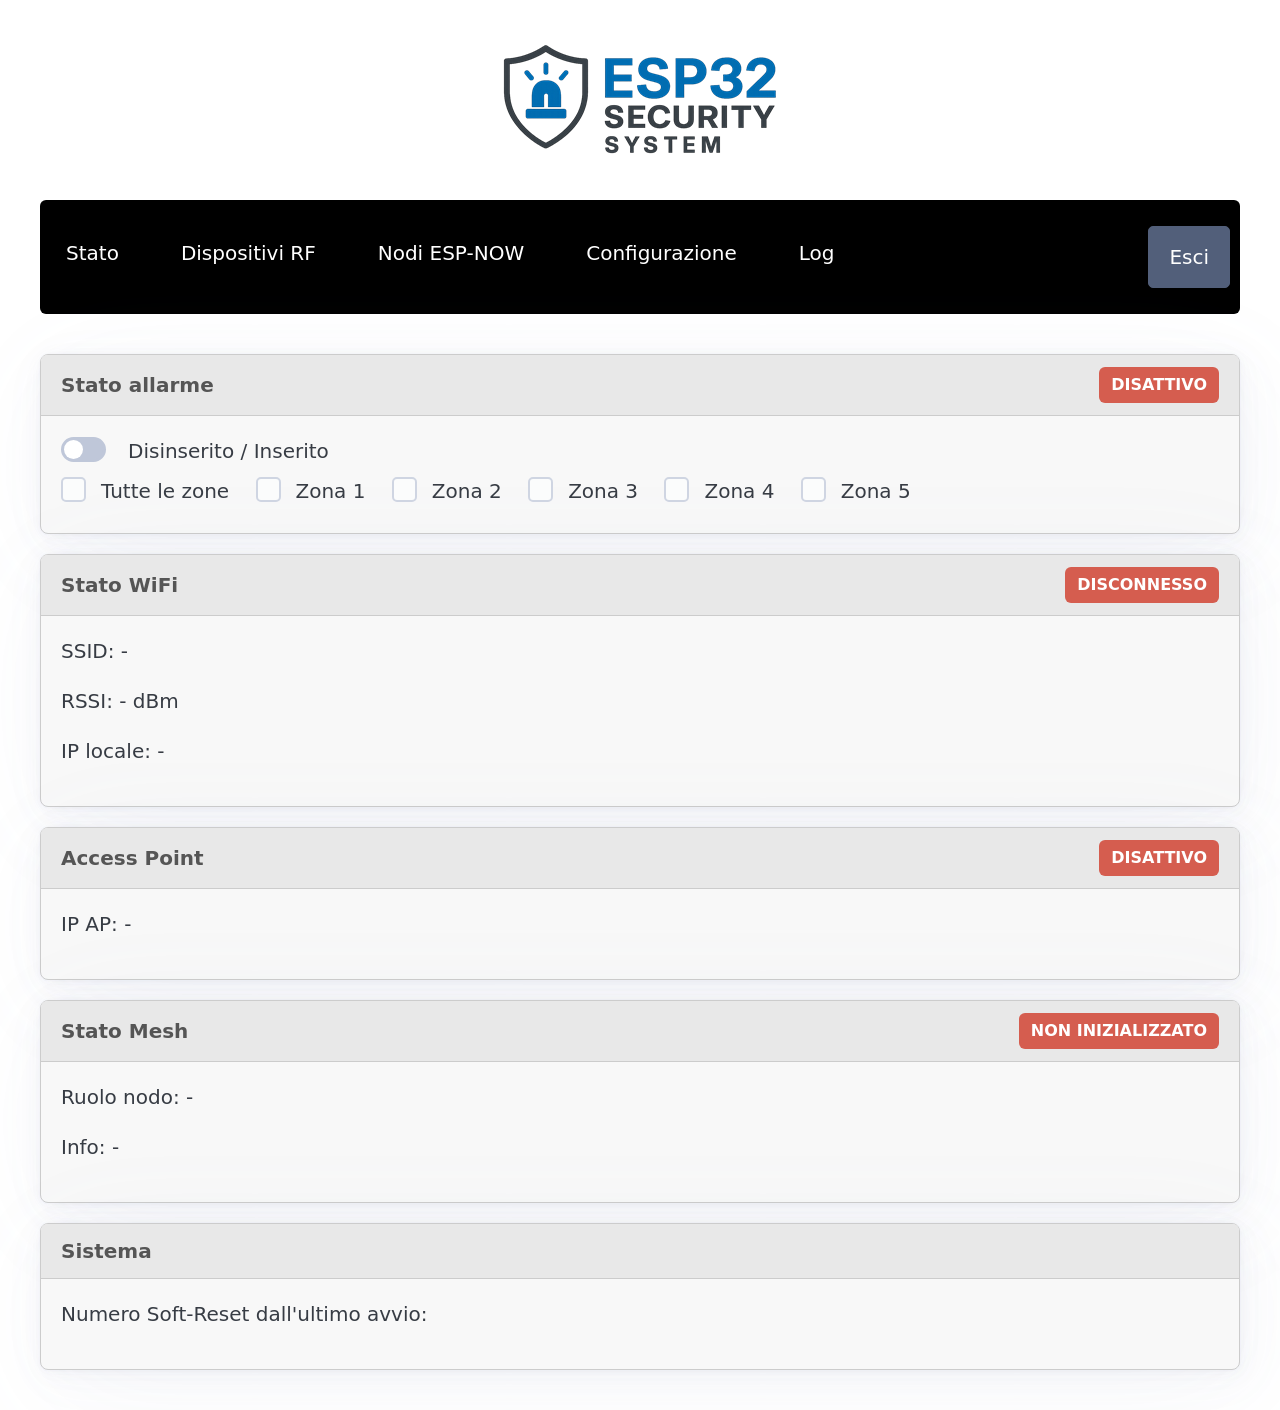
==== index.html @ 88bbfdb4 "Update from https://github.com/gilbertocarcano/esp32-security-system/commit/dbce3bf8ced8b384ee99ef02" ====
<!DOCTYPE html>
<html lang="it">

<head>
    <meta charset="UTF-8">
    <meta name="viewport" content="width=device-width, initial-scale=1">

    <title>ESP32 Security System</title>
    
    <link rel="icon" type="image/png" href="img/favicon.png">
    <link rel="stylesheet" href="css/pico.min.css">
    <link rel="stylesheet" href="css/style.css">
</head>

<body>

    <main class="container">

        <header>
            <img id="logo" src="img/ESP32SecuSys.png">
        </header>

        <input type="radio" name="tabs" id="tab-stato" checked>
        <input type="radio" name="tabs" id="tab-rf">
        <input type="radio" name="tabs" id="tab-espnow">
        <input type="radio" name="tabs" id="tab-config">
        <input type="radio" name="tabs" id="tab-log">


        <nav class="navbar">
            <button id="menuToggle" class="hamburger">☰</button>

            <ul id="menu" class="menu">
                <li><label for="tab-stato">Stato</label></li>
                <li><label for="tab-rf">Dispositivi RF</label></li>
                <li><label for="tab-espnow">Nodi ESP-NOW</label></li>
                <li><label for="tab-config">Configurazione</label></li>
                <li><label for="tab-log">Log</label></li>
            </ul>

            <button id="logoutBtn" class="secondary">Esci</button>
        </nav>




        <!-- ============================
             SCHEDA STATO
        ============================ -->
        <section id="content-stato" class="tab-content">

            <!-- ALLARME -->
            <article class="card">
                <header class="card-header">
                    <strong>Stato allarme</strong>
                    <span id="alarmBadge" class="badge off">DISATTIVO</span>
                </header>

                <div class="card-body">
                    <label for="switch-1" class="inline-switch">
                        <input type="checkbox" id="switch-1" role="switch">
                        Disinserito / Inserito
                    </label>                    
                    <div id="zoneCheckboxes" style="margin-top: 0.5rem;">
                        <label><input type="checkbox" id="zAll"> Tutte le zone</label>
                        <label><input type="checkbox" id="z1"> Zona 1</label>
                        <label><input type="checkbox" id="z2"> Zona 2</label>
                        <label><input type="checkbox" id="z3"> Zona 3</label>
                        <label><input type="checkbox" id="z4"> Zona 4</label>
                        <label><input type="checkbox" id="z5"> Zona 5</label>
                    </div>
                </div>
            </article>

            <!-- WIFI -->
            <article class="card">
                <header class="card-header">
                    <strong>Stato WiFi</strong>
                    <span id="wifiBadge" class="badge off">DISCONNESSO</span>
                </header>

                <div class="card-body">
                    <p>SSID: <span id="wifiSSID">-</span></p>
                    <p>RSSI: <span id="wifiRSSI">-</span> dBm</p>
                    <p>IP locale: <span id="wifiIP">-</span></p>                    
                </div>
            </article>

            <!-- ACCESS POINT -->
            <article class="card">
                <header class="card-header">
                    <strong>Access Point</strong>
                    <span id="apBadge" class="badge off">DISATTIVO</span>
                </header>

                <div class="card-body">
                    <p>IP AP: <span id="apIP">-</span></p>
                </div>
            </article>

            <!-- MESH -->
            <article class="card">
                <header class="card-header">
                    <strong>Stato Mesh</strong>
                    <span id="meshBadge" class="badge off">NON INIZIALIZZATO</span>
                </header>

                <div class="card-body">
                    <p>Ruolo nodo: <span id="meshRole">-</span></p>
                    <p>Info: <span id="meshInfo">-</span></p>
                </div>
            </article>

            <!-- SYSTEM -->
            <article class="card">
                <header class="card-header">
                    <strong>Sistema</strong>
                </header>

                <div class="card-body">
                    <p>Numero Soft-Reset dall'ultimo avvio: <span id="srCounter"></p>
                </div>
            </article>

        </section>

        <!-- ============================
            SCHEDA DISPOSITIVI RF
        ============================ -->
        <section id="content-rf" class="tab-content">

            <article class="card">

                <header class="card-header rf-header">
                    <strong>Dispositivi RF</strong>
                </header>

                <div class="card-body">

                    <div id="rfCardsContainer" class="rf-cards">
                    </div>

                    <p id="rfEmptyMessage" style="text-align:center; opacity:0.6;">
                        Nessun dispositivo rilevato
                    </p>
                </div>
            </article>

        </section>

        <!-- ============================
            SCHEDA NODI ESP-NOW
        ============================ -->
        <section id="content-espnow" class="tab-content">
            <article class="card">
                <header class="card-header espnow-header">
                    <strong>Nodi ESP-NOW</strong>
                </header>

                <div class="card-body">
                    <div id="espnowCardsContainer" class="espnow-cards">
                        <!-- Cards generate dinamicamente via JS -->
                    </div>
                    <p id="espnowEmptyMessage" style="text-align:center; opacity:0.6;">
                        Nessun nodo rilevato
                    </p>
                </div>
            </article>
        </section>

        <!-- primo pezzo -->

        <!-- ============================
             SCHEDA CONFIG
        ============================ -->
        <section id="content-config" class="tab-content">            
            <!-- ============================
                CONFIGURAZIONE MQTT
            ============================ -->
            <article class="card">
                <header class="card-header">
                    <strong>MQTT</strong>
                </header>

                <div class="card-body">
                                        
                    <div id="mqttFields" style="margin-top:1rem;">

                        <!-- Hostname -->
                        <label for="mqttHostname"><strong>Hostname</strong></label>
                        <input type="text" id="mqttHostname" placeholder="broker.example.com">

                        <br>

                        <!-- Porta -->
                        <label for="mqttPort"><strong>Porta</strong></label>
                        <input type="number" id="mqttPort" min="1" max="65535" placeholder="8883">

                        <br>

                        <!-- Username -->
                        <label for="mqttUsername"><strong>Username</strong></label>
                        <input type="text" id="mqttUsername" placeholder="mqtt-user">

                        <br>

                        <!-- Password -->
                        <label for="mqttPassword"><strong>Password</strong></label>
                        <input type="password" id="mqttPassword" placeholder="Password">

                        <br>

                        <!-- TopicRoot -->
                        <label for="mqttTopicRoot"><strong>Topic root</strong></label>
                        <input id="mqttTopicRoot" placeholder="home\alarmsystem\">                                                

                    </div>
                </div>
            </article>

            <!-- Pulsante Salva -->
            <div style="margin-top: 2rem;">
                <button id="saveConfigBtn" class="primary" style="width:100%;">
                    Salva
                </button>
            </div>

        </section>

        <!-- ============================
             SCHEDA LOG
        ============================ -->
        <section id="content-log" class="tab-content">

            <article class="card">
                <header class="card-header">
                    <strong>Log di sistema</strong>

                    <label class="inline-switch" style="font-size:0.9rem;">
                        <input type="checkbox" id="autoScrollSwitch" role="switch" checked>
                        Autoscroll
                    </label>
                </header>

                <div class="card-body">
                    <pre id="logContainer"
                        style="max-height: 400px; overflow-y: auto; background: #222; color: #eee; padding: 1rem; border-radius: 6px; white-space: pre-wrap;">
Caricamento log...
                    </pre>
                </div>
            </article>

        </section>

    </main>    

    <script type="module" src="js/main.js"></script>
</body>

</html>
---- css/pico.min.css ----
@charset "UTF-8";/*!
 * Pico CSS ✨ v2.1.1 (https://picocss.com)
 * Copyright 2019-2025 - Licensed under MIT
 */:host,:root{--pico-font-family-emoji:"Apple Color Emoji","Segoe UI Emoji","Segoe UI Symbol","Noto Color Emoji";--pico-font-family-sans-serif:system-ui,"Segoe UI",Roboto,Oxygen,Ubuntu,Cantarell,Helvetica,Arial,"Helvetica Neue",sans-serif,var(--pico-font-family-emoji);--pico-font-family-monospace:ui-monospace,SFMono-Regular,"SF Mono",Menlo,Consolas,"Liberation Mono",monospace,var(--pico-font-family-emoji);--pico-font-family:var(--pico-font-family-sans-serif);--pico-line-height:1.5;--pico-font-weight:400;--pico-font-size:100%;--pico-text-underline-offset:0.1rem;--pico-border-radius:0.25rem;--pico-border-width:0.0625rem;--pico-outline-width:0.125rem;--pico-transition:0.2s ease-in-out;--pico-spacing:1rem;--pico-typography-spacing-vertical:1rem;--pico-block-spacing-vertical:var(--pico-spacing);--pico-block-spacing-horizontal:var(--pico-spacing);--pico-grid-column-gap:var(--pico-spacing);--pico-grid-row-gap:var(--pico-spacing);--pico-form-element-spacing-vertical:0.75rem;--pico-form-element-spacing-horizontal:1rem;--pico-group-box-shadow:0 0 0 rgba(0, 0, 0, 0);--pico-group-box-shadow-focus-with-button:0 0 0 var(--pico-outline-width) var(--pico-primary-focus);--pico-group-box-shadow-focus-with-input:0 0 0 0.0625rem var(--pico-form-element-border-color);--pico-modal-overlay-backdrop-filter:blur(0.375rem);--pico-nav-element-spacing-vertical:1rem;--pico-nav-element-spacing-horizontal:0.5rem;--pico-nav-link-spacing-vertical:0.5rem;--pico-nav-link-spacing-horizontal:0.5rem;--pico-nav-breadcrumb-divider:">";--pico-icon-checkbox:url("data:image/svg+xml,%3Csvg xmlns='http://www.w3.org/2000/svg' width='24' height='24' viewBox='0 0 24 24' fill='none' stroke='rgb(255, 255, 255)' stroke-width='4' stroke-linecap='round' stroke-linejoin='round'%3E%3Cpolyline points='20 6 9 17 4 12'%3E%3C/polyline%3E%3C/svg%3E");--pico-icon-minus:url("data:image/svg+xml,%3Csvg xmlns='http://www.w3.org/2000/svg' width='24' height='24' viewBox='0 0 24 24' fill='none' stroke='rgb(255, 255, 255)' stroke-width='4' stroke-linecap='round' stroke-linejoin='round'%3E%3Cline x1='5' y1='12' x2='19' y2='12'%3E%3C/line%3E%3C/svg%3E");--pico-icon-chevron:url("data:image/svg+xml,%3Csvg xmlns='http://www.w3.org/2000/svg' width='24' height='24' viewBox='0 0 24 24' fill='none' stroke='rgb(136, 145, 164)' stroke-width='2' stroke-linecap='round' stroke-linejoin='round'%3E%3Cpolyline points='6 9 12 15 18 9'%3E%3C/polyline%3E%3C/svg%3E");--pico-icon-date:url("data:image/svg+xml,%3Csvg xmlns='http://www.w3.org/2000/svg' width='24' height='24' viewBox='0 0 24 24' fill='none' stroke='rgb(136, 145, 164)' stroke-width='2' stroke-linecap='round' stroke-linejoin='round'%3E%3Crect x='3' y='4' width='18' height='18' rx='2' ry='2'%3E%3C/rect%3E%3Cline x1='16' y1='2' x2='16' y2='6'%3E%3C/line%3E%3Cline x1='8' y1='2' x2='8' y2='6'%3E%3C/line%3E%3Cline x1='3' y1='10' x2='21' y2='10'%3E%3C/line%3E%3C/svg%3E");--pico-icon-time:url("data:image/svg+xml,%3Csvg xmlns='http://www.w3.org/2000/svg' width='24' height='24' viewBox='0 0 24 24' fill='none' stroke='rgb(136, 145, 164)' stroke-width='2' stroke-linecap='round' stroke-linejoin='round'%3E%3Ccircle cx='12' cy='12' r='10'%3E%3C/circle%3E%3Cpolyline points='12 6 12 12 16 14'%3E%3C/polyline%3E%3C/svg%3E");--pico-icon-search:url("data:image/svg+xml,%3Csvg xmlns='http://www.w3.org/2000/svg' width='24' height='24' viewBox='0 0 24 24' fill='none' stroke='rgb(136, 145, 164)' stroke-width='1.5' stroke-linecap='round' stroke-linejoin='round'%3E%3Ccircle cx='11' cy='11' r='8'%3E%3C/circle%3E%3Cline x1='21' y1='21' x2='16.65' y2='16.65'%3E%3C/line%3E%3C/svg%3E");--pico-icon-close:url("data:image/svg+xml,%3Csvg xmlns='http://www.w3.org/2000/svg' width='24' height='24' viewBox='0 0 24 24' fill='none' stroke='rgb(136, 145, 164)' stroke-width='3' stroke-linecap='round' stroke-linejoin='round'%3E%3Cline x1='18' y1='6' x2='6' y2='18'%3E%3C/line%3E%3Cline x1='6' y1='6' x2='18' y2='18'%3E%3C/line%3E%3C/svg%3E");--pico-icon-loading:url("data:image/svg+xml,%3Csvg fill='none' height='24' width='24' viewBox='0 0 24 24' xmlns='http://www.w3.org/2000/svg' %3E%3Cstyle%3E g %7B animation: rotate 2s linear infinite; transform-origin: center center; %7D circle %7B stroke-dasharray: 75,100; stroke-dashoffset: -5; animation: dash 1.5s ease-in-out infinite; stroke-linecap: round; %7D @keyframes rotate %7B 0%25 %7B transform: rotate(0deg); %7D 100%25 %7B transform: rotate(360deg); %7D %7D @keyframes dash %7B 0%25 %7B stroke-dasharray: 1,100; stroke-dashoffset: 0; %7D 50%25 %7B stroke-dasharray: 44.5,100; stroke-dashoffset: -17.5; %7D 100%25 %7B stroke-dasharray: 44.5,100; stroke-dashoffset: -62; %7D %7D %3C/style%3E%3Cg%3E%3Ccircle cx='12' cy='12' r='10' fill='none' stroke='rgb(136, 145, 164)' stroke-width='4' /%3E%3C/g%3E%3C/svg%3E")}@media (min-width:576px){:host,:root{--pico-font-size:106.25%}}@media (min-width:768px){:host,:root{--pico-font-size:112.5%}}@media (min-width:1024px){:host,:root{--pico-font-size:118.75%}}@media (min-width:1280px){:host,:root{--pico-font-size:125%}}@media (min-width:1536px){:host,:root{--pico-font-size:131.25%}}a{--pico-text-decoration:underline}a.contrast,a.secondary{--pico-text-decoration:underline}small{--pico-font-size:0.875em}h1,h2,h3,h4,h5,h6{--pico-font-weight:700}h1{--pico-font-size:2rem;--pico-line-height:1.125;--pico-typography-spacing-top:3rem}h2{--pico-font-size:1.75rem;--pico-line-height:1.15;--pico-typography-spacing-top:2.625rem}h3{--pico-font-size:1.5rem;--pico-line-height:1.175;--pico-typography-spacing-top:2.25rem}h4{--pico-font-size:1.25rem;--pico-line-height:1.2;--pico-typography-spacing-top:1.874rem}h5{--pico-font-size:1.125rem;--pico-line-height:1.225;--pico-typography-spacing-top:1.6875rem}h6{--pico-font-size:1rem;--pico-line-height:1.25;--pico-typography-spacing-top:1.5rem}tfoot td,tfoot th,thead td,thead th{--pico-font-weight:600;--pico-border-width:0.1875rem}code,kbd,pre,samp{--pico-font-family:var(--pico-font-family-monospace)}kbd{--pico-font-weight:bolder}:where(select,textarea),input:not([type=submit],[type=button],[type=reset],[type=checkbox],[type=radio],[type=file]){--pico-outline-width:0.0625rem}[type=search]{--pico-border-radius:5rem}[type=checkbox],[type=radio]{--pico-border-width:0.125rem}[type=checkbox][role=switch]{--pico-border-width:0.1875rem}details.dropdown summary:not([role=button]){--pico-outline-width:0.0625rem}nav details.dropdown summary:focus-visible{--pico-outline-width:0.125rem}[role=search]{--pico-border-radius:5rem}[role=group]:has(button.secondary:focus,[type=submit].secondary:focus,[type=button].secondary:focus,[role=button].secondary:focus),[role=search]:has(button.secondary:focus,[type=submit].secondary:focus,[type=button].secondary:focus,[role=button].secondary:focus){--pico-group-box-shadow-focus-with-button:0 0 0 var(--pico-outline-width) var(--pico-secondary-focus)}[role=group]:has(button.contrast:focus,[type=submit].contrast:focus,[type=button].contrast:focus,[role=button].contrast:focus),[role=search]:has(button.contrast:focus,[type=submit].contrast:focus,[type=button].contrast:focus,[role=button].contrast:focus){--pico-group-box-shadow-focus-with-button:0 0 0 var(--pico-outline-width) var(--pico-contrast-focus)}[role=group] [role=button],[role=group] [type=button],[role=group] [type=submit],[role=group] button,[role=search] [role=button],[role=search] [type=button],[role=search] [type=submit],[role=search] button{--pico-form-element-spacing-horizontal:2rem}details summary[role=button]:not(.outline)::after{filter:brightness(0) invert(1)}[aria-busy=true]:not(input,select,textarea):is(button,[type=submit],[type=button],[type=reset],[role=button]):not(.outline)::before{filter:brightness(0) invert(1)}:host(:not([data-theme=dark])),:root:not([data-theme=dark]),[data-theme=light]{color-scheme:light;--pico-background-color:#fff;--pico-color:#373c44;--pico-text-selection-color:rgba(2, 154, 232, 0.25);--pico-muted-color:#646b79;--pico-muted-border-color:rgb(231, 234, 239.5);--pico-primary:#0172ad;--pico-primary-background:#0172ad;--pico-primary-border:var(--pico-primary-background);--pico-primary-underline:rgba(1, 114, 173, 0.5);--pico-primary-hover:#015887;--pico-primary-hover-background:#02659a;--pico-primary-hover-border:var(--pico-primary-hover-background);--pico-primary-hover-underline:var(--pico-primary-hover);--pico-primary-focus:rgba(2, 154, 232, 0.5);--pico-primary-inverse:#fff;--pico-secondary:#5d6b89;--pico-secondary-background:#525f7a;--pico-secondary-border:var(--pico-secondary-background);--pico-secondary-underline:rgba(93, 107, 137, 0.5);--pico-secondary-hover:#48536b;--pico-secondary-hover-background:#48536b;--pico-secondary-hover-border:var(--pico-secondary-hover-background);--pico-secondary-hover-underline:var(--pico-secondary-hover);--pico-secondary-focus:rgba(93, 107, 137, 0.25);--pico-secondary-inverse:#fff;--pico-contrast:#181c25;--pico-contrast-background:#181c25;--pico-contrast-border:var(--pico-contrast-background);--pico-contrast-underline:rgba(24, 28, 37, 0.5);--pico-contrast-hover:#000;--pico-contrast-hover-background:#000;--pico-contrast-hover-border:var(--pico-contrast-hover-background);--pico-contrast-hover-underline:var(--pico-secondary-hover);--pico-contrast-focus:rgba(93, 107, 137, 0.25);--pico-contrast-inverse:#fff;--pico-box-shadow:0.0145rem 0.029rem 0.174rem rgba(129, 145, 181, 0.01698),0.0335rem 0.067rem 0.402rem rgba(129, 145, 181, 0.024),0.0625rem 0.125rem 0.75rem rgba(129, 145, 181, 0.03),0.1125rem 0.225rem 1.35rem rgba(129, 145, 181, 0.036),0.2085rem 0.417rem 2.502rem rgba(129, 145, 181, 0.04302),0.5rem 1rem 6rem rgba(129, 145, 181, 0.06),0 0 0 0.0625rem rgba(129, 145, 181, 0.015);--pico-h1-color:#2d3138;--pico-h2-color:#373c44;--pico-h3-color:#424751;--pico-h4-color:#4d535e;--pico-h5-color:#5c6370;--pico-h6-color:#646b79;--pico-mark-background-color:rgb(252.5, 230.5, 191.5);--pico-mark-color:#0f1114;--pico-ins-color:rgb(28.5, 105.5, 84);--pico-del-color:rgb(136, 56.5, 53);--pico-blockquote-border-color:var(--pico-muted-border-color);--pico-blockquote-footer-color:var(--pico-muted-color);--pico-button-box-shadow:0 0 0 rgba(0, 0, 0, 0);--pico-button-hover-box-shadow:0 0 0 rgba(0, 0, 0, 0);--pico-table-border-color:var(--pico-muted-border-color);--pico-table-row-stripped-background-color:rgba(111, 120, 135, 0.0375);--pico-code-background-color:rgb(243, 244.5, 246.75);--pico-code-color:#646b79;--pico-code-kbd-background-color:var(--pico-color);--pico-code-kbd-color:var(--pico-background-color);--pico-form-element-background-color:rgb(251, 251.5, 252.25);--pico-form-element-selected-background-color:#dfe3eb;--pico-form-element-border-color:#cfd5e2;--pico-form-element-color:#23262c;--pico-form-element-placeholder-color:var(--pico-muted-color);--pico-form-element-active-background-color:#fff;--pico-form-element-active-border-color:var(--pico-primary-border);--pico-form-element-focus-color:var(--pico-primary-border);--pico-form-element-disabled-opacity:0.5;--pico-form-element-invalid-border-color:rgb(183.5, 105.5, 106.5);--pico-form-element-invalid-active-border-color:rgb(200.25, 79.25, 72.25);--pico-form-element-invalid-focus-color:var(--pico-form-element-invalid-active-border-color);--pico-form-element-valid-border-color:rgb(76, 154.5, 137.5);--pico-form-element-valid-active-border-color:rgb(39, 152.75, 118.75);--pico-form-element-valid-focus-color:var(--pico-form-element-valid-active-border-color);--pico-switch-background-color:#bfc7d9;--pico-switch-checked-background-color:var(--pico-primary-background);--pico-switch-color:#fff;--pico-switch-thumb-box-shadow:0 0 0 rgba(0, 0, 0, 0);--pico-range-border-color:#dfe3eb;--pico-range-active-border-color:#bfc7d9;--pico-range-thumb-border-color:var(--pico-background-color);--pico-range-thumb-color:var(--pico-secondary-background);--pico-range-thumb-active-color:var(--pico-primary-background);--pico-accordion-border-color:var(--pico-muted-border-color);--pico-accordion-active-summary-color:var(--pico-primary-hover);--pico-accordion-close-summary-color:var(--pico-color);--pico-accordion-open-summary-color:var(--pico-muted-color);--pico-card-background-color:var(--pico-background-color);--pico-card-border-color:var(--pico-muted-border-color);--pico-card-box-shadow:var(--pico-box-shadow);--pico-card-sectioning-background-color:rgb(251, 251.5, 252.25);--pico-dropdown-background-color:#fff;--pico-dropdown-border-color:#eff1f4;--pico-dropdown-box-shadow:var(--pico-box-shadow);--pico-dropdown-color:var(--pico-color);--pico-dropdown-hover-background-color:#eff1f4;--pico-loading-spinner-opacity:0.5;--pico-modal-overlay-background-color:rgba(232, 234, 237, 0.75);--pico-progress-background-color:#dfe3eb;--pico-progress-color:var(--pico-primary-background);--pico-tooltip-background-color:var(--pico-contrast-background);--pico-tooltip-color:var(--pico-contrast-inverse);--pico-icon-valid:url("data:image/svg+xml,%3Csvg xmlns='http://www.w3.org/2000/svg' width='24' height='24' viewBox='0 0 24 24' fill='none' stroke='rgb(76, 154.5, 137.5)' stroke-width='2' stroke-linecap='round' stroke-linejoin='round'%3E%3Cpolyline points='20 6 9 17 4 12'%3E%3C/polyline%3E%3C/svg%3E");--pico-icon-invalid:url("data:image/svg+xml,%3Csvg xmlns='http://www.w3.org/2000/svg' width='24' height='24' viewBox='0 0 24 24' fill='none' stroke='rgb(200.25, 79.25, 72.25)' stroke-width='2' stroke-linecap='round' stroke-linejoin='round'%3E%3Ccircle cx='12' cy='12' r='10'%3E%3C/circle%3E%3Cline x1='12' y1='8' x2='12' y2='12'%3E%3C/line%3E%3Cline x1='12' y1='16' x2='12.01' y2='16'%3E%3C/line%3E%3C/svg%3E")}:host(:not([data-theme=dark])) input:is([type=submit],[type=button],[type=reset],[type=checkbox],[type=radio],[type=file]),:root:not([data-theme=dark]) input:is([type=submit],[type=button],[type=reset],[type=checkbox],[type=radio],[type=file]),[data-theme=light] input:is([type=submit],[type=button],[type=reset],[type=checkbox],[type=radio],[type=file]){--pico-form-element-focus-color:var(--pico-primary-focus)}@media only screen and (prefers-color-scheme:dark){:host(:not([data-theme])),:root:not([data-theme]){color-scheme:dark;--pico-background-color:rgb(19, 22.5, 30.5);--pico-color:#c2c7d0;--pico-text-selection-color:rgba(1, 170, 255, 0.1875);--pico-muted-color:#7b8495;--pico-muted-border-color:#202632;--pico-primary:#01aaff;--pico-primary-background:#0172ad;--pico-primary-border:var(--pico-primary-background);--pico-primary-underline:rgba(1, 170, 255, 0.5);--pico-primary-hover:#79c0ff;--pico-primary-hover-background:#017fc0;--pico-primary-hover-border:var(--pico-primary-hover-background);--pico-primary-hover-underline:var(--pico-primary-hover);--pico-primary-focus:rgba(1, 170, 255, 0.375);--pico-primary-inverse:#fff;--pico-secondary:#969eaf;--pico-secondary-background:#525f7a;--pico-secondary-border:var(--pico-secondary-background);--pico-secondary-underline:rgba(150, 158, 175, 0.5);--pico-secondary-hover:#b3b9c5;--pico-secondary-hover-background:#5d6b89;--pico-secondary-hover-border:var(--pico-secondary-hover-background);--pico-secondary-hover-underline:var(--pico-secondary-hover);--pico-secondary-focus:rgba(144, 158, 190, 0.25);--pico-secondary-inverse:#fff;--pico-contrast:#dfe3eb;--pico-contrast-background:#eff1f4;--pico-contrast-border:var(--pico-contrast-background);--pico-contrast-underline:rgba(223, 227, 235, 0.5);--pico-contrast-hover:#fff;--pico-contrast-hover-background:#fff;--pico-contrast-hover-border:var(--pico-contrast-hover-background);--pico-contrast-hover-underline:var(--pico-contrast-hover);--pico-contrast-focus:rgba(207, 213, 226, 0.25);--pico-contrast-inverse:#000;--pico-box-shadow:0.0145rem 0.029rem 0.174rem rgba(7, 8.5, 12, 0.01698),0.0335rem 0.067rem 0.402rem rgba(7, 8.5, 12, 0.024),0.0625rem 0.125rem 0.75rem rgba(7, 8.5, 12, 0.03),0.1125rem 0.225rem 1.35rem rgba(7, 8.5, 12, 0.036),0.2085rem 0.417rem 2.502rem rgba(7, 8.5, 12, 0.04302),0.5rem 1rem 6rem rgba(7, 8.5, 12, 0.06),0 0 0 0.0625rem rgba(7, 8.5, 12, 0.015);--pico-h1-color:#f0f1f3;--pico-h2-color:#e0e3e7;--pico-h3-color:#c2c7d0;--pico-h4-color:#b3b9c5;--pico-h5-color:#a4acba;--pico-h6-color:#8891a4;--pico-mark-background-color:#014063;--pico-mark-color:#fff;--pico-ins-color:#62af9a;--pico-del-color:rgb(205.5, 126, 123);--pico-blockquote-border-color:var(--pico-muted-border-color);--pico-blockquote-footer-color:var(--pico-muted-color);--pico-button-box-shadow:0 0 0 rgba(0, 0, 0, 0);--pico-button-hover-box-shadow:0 0 0 rgba(0, 0, 0, 0);--pico-table-border-color:var(--pico-muted-border-color);--pico-table-row-stripped-background-color:rgba(111, 120, 135, 0.0375);--pico-code-background-color:rgb(26, 30.5, 40.25);--pico-code-color:#8891a4;--pico-code-kbd-background-color:var(--pico-color);--pico-code-kbd-color:var(--pico-background-color);--pico-form-element-background-color:rgb(28, 33, 43.5);--pico-form-element-selected-background-color:#2a3140;--pico-form-element-border-color:#2a3140;--pico-form-element-color:#e0e3e7;--pico-form-element-placeholder-color:#8891a4;--pico-form-element-active-background-color:rgb(26, 30.5, 40.25);--pico-form-element-active-border-color:var(--pico-primary-border);--pico-form-element-focus-color:var(--pico-primary-border);--pico-form-element-disabled-opacity:0.5;--pico-form-element-invalid-border-color:rgb(149.5, 74, 80);--pico-form-element-invalid-active-border-color:rgb(183.25, 63.5, 59);--pico-form-element-invalid-focus-color:var(--pico-form-element-invalid-active-border-color);--pico-form-element-valid-border-color:#2a7b6f;--pico-form-element-valid-active-border-color:rgb(22, 137, 105.5);--pico-form-element-valid-focus-color:var(--pico-form-element-valid-active-border-color);--pico-switch-background-color:#333c4e;--pico-switch-checked-background-color:var(--pico-primary-background);--pico-switch-color:#fff;--pico-switch-thumb-box-shadow:0 0 0 rgba(0, 0, 0, 0);--pico-range-border-color:#202632;--pico-range-active-border-color:#2a3140;--pico-range-thumb-border-color:var(--pico-background-color);--pico-range-thumb-color:var(--pico-secondary-background);--pico-range-thumb-active-color:var(--pico-primary-background);--pico-accordion-border-color:var(--pico-muted-border-color);--pico-accordion-active-summary-color:var(--pico-primary-hover);--pico-accordion-close-summary-color:var(--pico-color);--pico-accordion-open-summary-color:var(--pico-muted-color);--pico-card-background-color:#181c25;--pico-card-border-color:var(--pico-card-background-color);--pico-card-box-shadow:var(--pico-box-shadow);--pico-card-sectioning-background-color:rgb(26, 30.5, 40.25);--pico-dropdown-background-color:#181c25;--pico-dropdown-border-color:#202632;--pico-dropdown-box-shadow:var(--pico-box-shadow);--pico-dropdown-color:var(--pico-color);--pico-dropdown-hover-background-color:#202632;--pico-loading-spinner-opacity:0.5;--pico-modal-overlay-background-color:rgba(7.5, 8.5, 10, 0.75);--pico-progress-background-color:#202632;--pico-progress-color:var(--pico-primary-background);--pico-tooltip-background-color:var(--pico-contrast-background);--pico-tooltip-color:var(--pico-contrast-inverse);--pico-icon-valid:url("data:image/svg+xml,%3Csvg xmlns='http://www.w3.org/2000/svg' width='24' height='24' viewBox='0 0 24 24' fill='none' stroke='rgb(42, 123, 111)' stroke-width='2' stroke-linecap='round' stroke-linejoin='round'%3E%3Cpolyline points='20 6 9 17 4 12'%3E%3C/polyline%3E%3C/svg%3E");--pico-icon-invalid:url("data:image/svg+xml,%3Csvg xmlns='http://www.w3.org/2000/svg' width='24' height='24' viewBox='0 0 24 24' fill='none' stroke='rgb(149.5, 74, 80)' stroke-width='2' stroke-linecap='round' stroke-linejoin='round'%3E%3Ccircle cx='12' cy='12' r='10'%3E%3C/circle%3E%3Cline x1='12' y1='8' x2='12' y2='12'%3E%3C/line%3E%3Cline x1='12' y1='16' x2='12.01' y2='16'%3E%3C/line%3E%3C/svg%3E")}:host(:not([data-theme])) input:is([type=submit],[type=button],[type=reset],[type=checkbox],[type=radio],[type=file]),:root:not([data-theme]) input:is([type=submit],[type=button],[type=reset],[type=checkbox],[type=radio],[type=file]){--pico-form-element-focus-color:var(--pico-primary-focus)}:host(:not([data-theme])) details summary[role=button].contrast:not(.outline)::after,:root:not([data-theme]) details summary[role=button].contrast:not(.outline)::after{filter:brightness(0)}:host(:not([data-theme])) [aria-busy=true]:not(input,select,textarea).contrast:is(button,[type=submit],[type=button],[type=reset],[role=button]):not(.outline)::before,:root:not([data-theme]) [aria-busy=true]:not(input,select,textarea).contrast:is(button,[type=submit],[type=button],[type=reset],[role=button]):not(.outline)::before{filter:brightness(0)}}[data-theme=dark]{color-scheme:dark;--pico-background-color:rgb(19, 22.5, 30.5);--pico-color:#c2c7d0;--pico-text-selection-color:rgba(1, 170, 255, 0.1875);--pico-muted-color:#7b8495;--pico-muted-border-color:#202632;--pico-primary:#01aaff;--pico-primary-background:#0172ad;--pico-primary-border:var(--pico-primary-background);--pico-primary-underline:rgba(1, 170, 255, 0.5);--pico-primary-hover:#79c0ff;--pico-primary-hover-background:#017fc0;--pico-primary-hover-border:var(--pico-primary-hover-background);--pico-primary-hover-underline:var(--pico-primary-hover);--pico-primary-focus:rgba(1, 170, 255, 0.375);--pico-primary-inverse:#fff;--pico-secondary:#969eaf;--pico-secondary-background:#525f7a;--pico-secondary-border:var(--pico-secondary-background);--pico-secondary-underline:rgba(150, 158, 175, 0.5);--pico-secondary-hover:#b3b9c5;--pico-secondary-hover-background:#5d6b89;--pico-secondary-hover-border:var(--pico-secondary-hover-background);--pico-secondary-hover-underline:var(--pico-secondary-hover);--pico-secondary-focus:rgba(144, 158, 190, 0.25);--pico-secondary-inverse:#fff;--pico-contrast:#dfe3eb;--pico-contrast-background:#eff1f4;--pico-contrast-border:var(--pico-contrast-background);--pico-contrast-underline:rgba(223, 227, 235, 0.5);--pico-contrast-hover:#fff;--pico-contrast-hover-background:#fff;--pico-contrast-hover-border:var(--pico-contrast-hover-background);--pico-contrast-hover-underline:var(--pico-contrast-hover);--pico-contrast-focus:rgba(207, 213, 226, 0.25);--pico-contrast-inverse:#000;--pico-box-shadow:0.0145rem 0.029rem 0.174rem rgba(7, 8.5, 12, 0.01698),0.0335rem 0.067rem 0.402rem rgba(7, 8.5, 12, 0.024),0.0625rem 0.125rem 0.75rem rgba(7, 8.5, 12, 0.03),0.1125rem 0.225rem 1.35rem rgba(7, 8.5, 12, 0.036),0.2085rem 0.417rem 2.502rem rgba(7, 8.5, 12, 0.04302),0.5rem 1rem 6rem rgba(7, 8.5, 12, 0.06),0 0 0 0.0625rem rgba(7, 8.5, 12, 0.015);--pico-h1-color:#f0f1f3;--pico-h2-color:#e0e3e7;--pico-h3-color:#c2c7d0;--pico-h4-color:#b3b9c5;--pico-h5-color:#a4acba;--pico-h6-color:#8891a4;--pico-mark-background-color:#014063;--pico-mark-color:#fff;--pico-ins-color:#62af9a;--pico-del-color:rgb(205.5, 126, 123);--pico-blockquote-border-color:var(--pico-muted-border-color);--pico-blockquote-footer-color:var(--pico-muted-color);--pico-button-box-shadow:0 0 0 rgba(0, 0, 0, 0);--pico-button-hover-box-shadow:0 0 0 rgba(0, 0, 0, 0);--pico-table-border-color:var(--pico-muted-border-color);--pico-table-row-stripped-background-color:rgba(111, 120, 135, 0.0375);--pico-code-background-color:rgb(26, 30.5, 40.25);--pico-code-color:#8891a4;--pico-code-kbd-background-color:var(--pico-color);--pico-code-kbd-color:var(--pico-background-color);--pico-form-element-background-color:rgb(28, 33, 43.5);--pico-form-element-selected-background-color:#2a3140;--pico-form-element-border-color:#2a3140;--pico-form-element-color:#e0e3e7;--pico-form-element-placeholder-color:#8891a4;--pico-form-element-active-background-color:rgb(26, 30.5, 40.25);--pico-form-element-active-border-color:var(--pico-primary-border);--pico-form-element-focus-color:var(--pico-primary-border);--pico-form-element-disabled-opacity:0.5;--pico-form-element-invalid-border-color:rgb(149.5, 74, 80);--pico-form-element-invalid-active-border-color:rgb(183.25, 63.5, 59);--pico-form-element-invalid-focus-color:var(--pico-form-element-invalid-active-border-color);--pico-form-element-valid-border-color:#2a7b6f;--pico-form-element-valid-active-border-color:rgb(22, 137, 105.5);--pico-form-element-valid-focus-color:var(--pico-form-element-valid-active-border-color);--pico-switch-background-color:#333c4e;--pico-switch-checked-background-color:var(--pico-primary-background);--pico-switch-color:#fff;--pico-switch-thumb-box-shadow:0 0 0 rgba(0, 0, 0, 0);--pico-range-border-color:#202632;--pico-range-active-border-color:#2a3140;--pico-range-thumb-border-color:var(--pico-background-color);--pico-range-thumb-color:var(--pico-secondary-background);--pico-range-thumb-active-color:var(--pico-primary-background);--pico-accordion-border-color:var(--pico-muted-border-color);--pico-accordion-active-summary-color:var(--pico-primary-hover);--pico-accordion-close-summary-color:var(--pico-color);--pico-accordion-open-summary-color:var(--pico-muted-color);--pico-card-background-color:#181c25;--pico-card-border-color:var(--pico-card-background-color);--pico-card-box-shadow:var(--pico-box-shadow);--pico-card-sectioning-background-color:rgb(26, 30.5, 40.25);--pico-dropdown-background-color:#181c25;--pico-dropdown-border-color:#202632;--pico-dropdown-box-shadow:var(--pico-box-shadow);--pico-dropdown-color:var(--pico-color);--pico-dropdown-hover-background-color:#202632;--pico-loading-spinner-opacity:0.5;--pico-modal-overlay-background-color:rgba(7.5, 8.5, 10, 0.75);--pico-progress-background-color:#202632;--pico-progress-color:var(--pico-primary-background);--pico-tooltip-background-color:var(--pico-contrast-background);--pico-tooltip-color:var(--pico-contrast-inverse);--pico-icon-valid:url("data:image/svg+xml,%3Csvg xmlns='http://www.w3.org/2000/svg' width='24' height='24' viewBox='0 0 24 24' fill='none' stroke='rgb(42, 123, 111)' stroke-width='2' stroke-linecap='round' stroke-linejoin='round'%3E%3Cpolyline points='20 6 9 17 4 12'%3E%3C/polyline%3E%3C/svg%3E");--pico-icon-invalid:url("data:image/svg+xml,%3Csvg xmlns='http://www.w3.org/2000/svg' width='24' height='24' viewBox='0 0 24 24' fill='none' stroke='rgb(149.5, 74, 80)' stroke-width='2' stroke-linecap='round' stroke-linejoin='round'%3E%3Ccircle cx='12' cy='12' r='10'%3E%3C/circle%3E%3Cline x1='12' y1='8' x2='12' y2='12'%3E%3C/line%3E%3Cline x1='12' y1='16' x2='12.01' y2='16'%3E%3C/line%3E%3C/svg%3E")}[data-theme=dark] input:is([type=submit],[type=button],[type=reset],[type=checkbox],[type=radio],[type=file]){--pico-form-element-focus-color:var(--pico-primary-focus)}[data-theme=dark] details summary[role=button].contrast:not(.outline)::after{filter:brightness(0)}[data-theme=dark] [aria-busy=true]:not(input,select,textarea).contrast:is(button,[type=submit],[type=button],[type=reset],[role=button]):not(.outline)::before{filter:brightness(0)}[type=checkbox],[type=radio],[type=range],progress{accent-color:var(--pico-primary)}*,::after,::before{box-sizing:border-box;background-repeat:no-repeat}::after,::before{text-decoration:inherit;vertical-align:inherit}:where(:host),:where(:root){-webkit-tap-highlight-color:transparent;-webkit-text-size-adjust:100%;-moz-text-size-adjust:100%;text-size-adjust:100%;background-color:var(--pico-background-color);color:var(--pico-color);font-weight:var(--pico-font-weight);font-size:var(--pico-font-size);line-height:var(--pico-line-height);font-family:var(--pico-font-family);text-underline-offset:var(--pico-text-underline-offset);text-rendering:optimizeLegibility;overflow-wrap:break-word;-moz-tab-size:4;-o-tab-size:4;tab-size:4}body{width:100%;margin:0}main{display:block}body>footer,body>header,body>main{padding-block:var(--pico-block-spacing-vertical)}section{margin-bottom:var(--pico-block-spacing-vertical)}.container,.container-fluid{width:100%;margin-right:auto;margin-left:auto;padding-right:var(--pico-spacing);padding-left:var(--pico-spacing)}@media (min-width:576px){.container{max-width:510px;padding-right:0;padding-left:0}}@media (min-width:768px){.container{max-width:700px}}@media (min-width:1024px){.container{max-width:950px}}@media (min-width:1280px){.container{max-width:1200px}}@media (min-width:1536px){.container{max-width:1450px}}.grid{grid-column-gap:var(--pico-grid-column-gap);grid-row-gap:var(--pico-grid-row-gap);display:grid;grid-template-columns:1fr}@media (min-width:768px){.grid{grid-template-columns:repeat(auto-fit,minmax(0%,1fr))}}.grid>*{min-width:0}.overflow-auto{overflow:auto}b,strong{font-weight:bolder}sub,sup{position:relative;font-size:.75em;line-height:0;vertical-align:baseline}sub{bottom:-.25em}sup{top:-.5em}address,blockquote,dl,ol,p,pre,table,ul{margin-top:0;margin-bottom:var(--pico-typography-spacing-vertical);color:var(--pico-color);font-style:normal;font-weight:var(--pico-font-weight)}h1,h2,h3,h4,h5,h6{margin-top:0;margin-bottom:var(--pico-typography-spacing-vertical);color:var(--pico-color);font-weight:var(--pico-font-weight);font-size:var(--pico-font-size);line-height:var(--pico-line-height);font-family:var(--pico-font-family)}h1{--pico-color:var(--pico-h1-color)}h2{--pico-color:var(--pico-h2-color)}h3{--pico-color:var(--pico-h3-color)}h4{--pico-color:var(--pico-h4-color)}h5{--pico-color:var(--pico-h5-color)}h6{--pico-color:var(--pico-h6-color)}:where(article,address,blockquote,dl,figure,form,ol,p,pre,table,ul)~:is(h1,h2,h3,h4,h5,h6){margin-top:var(--pico-typography-spacing-top)}p{margin-bottom:var(--pico-typography-spacing-vertical)}hgroup{margin-bottom:var(--pico-typography-spacing-vertical)}hgroup>*{margin-top:0;margin-bottom:0}hgroup>:not(:first-child):last-child{--pico-color:var(--pico-muted-color);--pico-font-weight:unset;font-size:1rem}:where(ol,ul) li{margin-bottom:calc(var(--pico-typography-spacing-vertical) * .25)}:where(dl,ol,ul) :where(dl,ol,ul){margin:0;margin-top:calc(var(--pico-typography-spacing-vertical) * .25)}ul li{list-style:square}mark{padding:.125rem .25rem;background-color:var(--pico-mark-background-color);color:var(--pico-mark-color);vertical-align:baseline}blockquote{display:block;margin:var(--pico-typography-spacing-vertical) 0;padding:var(--pico-spacing);border-right:none;border-left:.25rem solid var(--pico-blockquote-border-color);border-inline-start:0.25rem solid var(--pico-blockquote-border-color);border-inline-end:none}blockquote footer{margin-top:calc(var(--pico-typography-spacing-vertical) * .5);color:var(--pico-blockquote-footer-color)}abbr[title]{border-bottom:1px dotted;text-decoration:none;cursor:help}ins{color:var(--pico-ins-color);text-decoration:none}del{color:var(--pico-del-color)}::-moz-selection{background-color:var(--pico-text-selection-color)}::selection{background-color:var(--pico-text-selection-color)}:where(a:not([role=button])),[role=link]{--pico-color:var(--pico-primary);--pico-background-color:transparent;--pico-underline:var(--pico-primary-underline);outline:0;background-color:var(--pico-background-color);color:var(--pico-color);-webkit-text-decoration:var(--pico-text-decoration);text-decoration:var(--pico-text-decoration);text-decoration-color:var(--pico-underline);text-underline-offset:0.125em;transition:background-color var(--pico-transition),color var(--pico-transition),box-shadow var(--pico-transition),-webkit-text-decoration var(--pico-transition);transition:background-color var(--pico-transition),color var(--pico-transition),text-decoration var(--pico-transition),box-shadow var(--pico-transition);transition:background-color var(--pico-transition),color var(--pico-transition),text-decoration var(--pico-transition),box-shadow var(--pico-transition),-webkit-text-decoration var(--pico-transition)}:where(a:not([role=button])):is([aria-current]:not([aria-current=false]),:hover,:active,:focus),[role=link]:is([aria-current]:not([aria-current=false]),:hover,:active,:focus){--pico-color:var(--pico-primary-hover);--pico-underline:var(--pico-primary-hover-underline);--pico-text-decoration:underline}:where(a:not([role=button])):focus-visible,[role=link]:focus-visible{box-shadow:0 0 0 var(--pico-outline-width) var(--pico-primary-focus)}:where(a:not([role=button])).secondary,[role=link].secondary{--pico-color:var(--pico-secondary);--pico-underline:var(--pico-secondary-underline)}:where(a:not([role=button])).secondary:is([aria-current]:not([aria-current=false]),:hover,:active,:focus),[role=link].secondary:is([aria-current]:not([aria-current=false]),:hover,:active,:focus){--pico-color:var(--pico-secondary-hover);--pico-underline:var(--pico-secondary-hover-underline)}:where(a:not([role=button])).contrast,[role=link].contrast{--pico-color:var(--pico-contrast);--pico-underline:var(--pico-contrast-underline)}:where(a:not([role=button])).contrast:is([aria-current]:not([aria-current=false]),:hover,:active,:focus),[role=link].contrast:is([aria-current]:not([aria-current=false]),:hover,:active,:focus){--pico-color:var(--pico-contrast-hover);--pico-underline:var(--pico-contrast-hover-underline)}a[role=button]{display:inline-block}button{margin:0;overflow:visible;font-family:inherit;text-transform:none}[type=button],[type=reset],[type=submit],button{-webkit-appearance:button}[role=button],[type=button],[type=file]::file-selector-button,[type=reset],[type=submit],button{--pico-background-color:var(--pico-primary-background);--pico-border-color:var(--pico-primary-border);--pico-color:var(--pico-primary-inverse);--pico-box-shadow:var(--pico-button-box-shadow, 0 0 0 rgba(0, 0, 0, 0));padding:var(--pico-form-element-spacing-vertical) var(--pico-form-element-spacing-horizontal);border:var(--pico-border-width) solid var(--pico-border-color);border-radius:var(--pico-border-radius);outline:0;background-color:var(--pico-background-color);box-shadow:var(--pico-box-shadow);color:var(--pico-color);font-weight:var(--pico-font-weight);font-size:1rem;line-height:var(--pico-line-height);text-align:center;text-decoration:none;cursor:pointer;-webkit-user-select:none;-moz-user-select:none;user-select:none;transition:background-color var(--pico-transition),border-color var(--pico-transition),color var(--pico-transition),box-shadow var(--pico-transition)}[role=button]:is(:hover,:active,:focus),[role=button]:is([aria-current]:not([aria-current=false])),[type=button]:is(:hover,:active,:focus),[type=button]:is([aria-current]:not([aria-current=false])),[type=file]::file-selector-button:is(:hover,:active,:focus),[type=file]::file-selector-button:is([aria-current]:not([aria-current=false])),[type=reset]:is(:hover,:active,:focus),[type=reset]:is([aria-current]:not([aria-current=false])),[type=submit]:is(:hover,:active,:focus),[type=submit]:is([aria-current]:not([aria-current=false])),button:is(:hover,:active,:focus),button:is([aria-current]:not([aria-current=false])){--pico-background-color:var(--pico-primary-hover-background);--pico-border-color:var(--pico-primary-hover-border);--pico-box-shadow:var(--pico-button-hover-box-shadow, 0 0 0 rgba(0, 0, 0, 0));--pico-color:var(--pico-primary-inverse)}[role=button]:focus,[role=button]:is([aria-current]:not([aria-current=false])):focus,[type=button]:focus,[type=button]:is([aria-current]:not([aria-current=false])):focus,[type=file]::file-selector-button:focus,[type=file]::file-selector-button:is([aria-current]:not([aria-current=false])):focus,[type=reset]:focus,[type=reset]:is([aria-current]:not([aria-current=false])):focus,[type=submit]:focus,[type=submit]:is([aria-current]:not([aria-current=false])):focus,button:focus,button:is([aria-current]:not([aria-current=false])):focus{--pico-box-shadow:var(--pico-button-hover-box-shadow, 0 0 0 rgba(0, 0, 0, 0)),0 0 0 var(--pico-outline-width) var(--pico-primary-focus)}[type=button],[type=reset],[type=submit]{margin-bottom:var(--pico-spacing)}:is(button,[type=submit],[type=button],[role=button]).secondary,[type=file]::file-selector-button,[type=reset]{--pico-background-color:var(--pico-secondary-background);--pico-border-color:var(--pico-secondary-border);--pico-color:var(--pico-secondary-inverse);cursor:pointer}:is(button,[type=submit],[type=button],[role=button]).secondary:is([aria-current]:not([aria-current=false]),:hover,:active,:focus),[type=file]::file-selector-button:is([aria-current]:not([aria-current=false]),:hover,:active,:focus),[type=reset]:is([aria-current]:not([aria-current=false]),:hover,:active,:focus){--pico-background-color:var(--pico-secondary-hover-background);--pico-border-color:var(--pico-secondary-hover-border);--pico-color:var(--pico-secondary-inverse)}:is(button,[type=submit],[type=button],[role=button]).secondary:focus,:is(button,[type=submit],[type=button],[role=button]).secondary:is([aria-current]:not([aria-current=false])):focus,[type=file]::file-selector-button:focus,[type=file]::file-selector-button:is([aria-current]:not([aria-current=false])):focus,[type=reset]:focus,[type=reset]:is([aria-current]:not([aria-current=false])):focus{--pico-box-shadow:var(--pico-button-hover-box-shadow, 0 0 0 rgba(0, 0, 0, 0)),0 0 0 var(--pico-outline-width) var(--pico-secondary-focus)}:is(button,[type=submit],[type=button],[role=button]).contrast{--pico-background-color:var(--pico-contrast-background);--pico-border-color:var(--pico-contrast-border);--pico-color:var(--pico-contrast-inverse)}:is(button,[type=submit],[type=button],[role=button]).contrast:is([aria-current]:not([aria-current=false]),:hover,:active,:focus){--pico-background-color:var(--pico-contrast-hover-background);--pico-border-color:var(--pico-contrast-hover-border);--pico-color:var(--pico-contrast-inverse)}:is(button,[type=submit],[type=button],[role=button]).contrast:focus,:is(button,[type=submit],[type=button],[role=button]).contrast:is([aria-current]:not([aria-current=false])):focus{--pico-box-shadow:var(--pico-button-hover-box-shadow, 0 0 0 rgba(0, 0, 0, 0)),0 0 0 var(--pico-outline-width) var(--pico-contrast-focus)}:is(button,[type=submit],[type=button],[role=button]).outline,[type=reset].outline{--pico-background-color:transparent;--pico-color:var(--pico-primary);--pico-border-color:var(--pico-primary)}:is(button,[type=submit],[type=button],[role=button]).outline:is([aria-current]:not([aria-current=false]),:hover,:active,:focus),[type=reset].outline:is([aria-current]:not([aria-current=false]),:hover,:active,:focus){--pico-background-color:transparent;--pico-color:var(--pico-primary-hover);--pico-border-color:var(--pico-primary-hover)}:is(button,[type=submit],[type=button],[role=button]).outline.secondary,[type=reset].outline{--pico-color:var(--pico-secondary);--pico-border-color:var(--pico-secondary)}:is(button,[type=submit],[type=button],[role=button]).outline.secondary:is([aria-current]:not([aria-current=false]),:hover,:active,:focus),[type=reset].outline:is([aria-current]:not([aria-current=false]),:hover,:active,:focus){--pico-color:var(--pico-secondary-hover);--pico-border-color:var(--pico-secondary-hover)}:is(button,[type=submit],[type=button],[role=button]).outline.contrast{--pico-color:var(--pico-contrast);--pico-border-color:var(--pico-contrast)}:is(button,[type=submit],[type=button],[role=button]).outline.contrast:is([aria-current]:not([aria-current=false]),:hover,:active,:focus){--pico-color:var(--pico-contrast-hover);--pico-border-color:var(--pico-contrast-hover)}:where(button,[type=submit],[type=reset],[type=button],[role=button])[disabled],:where(fieldset[disabled]) :is(button,[type=submit],[type=button],[type=reset],[role=button]){opacity:.5;pointer-events:none}:where(table){width:100%;border-collapse:collapse;border-spacing:0;text-indent:0}td,th{padding:calc(var(--pico-spacing)/ 2) var(--pico-spacing);border-bottom:var(--pico-border-width) solid var(--pico-table-border-color);background-color:var(--pico-background-color);color:var(--pico-color);font-weight:var(--pico-font-weight);text-align:left;text-align:start}tfoot td,tfoot th{border-top:var(--pico-border-width) solid var(--pico-table-border-color);border-bottom:0}table.striped tbody tr:nth-child(odd) td,table.striped tbody tr:nth-child(odd) th{background-color:var(--pico-table-row-stripped-background-color)}:where(audio,canvas,iframe,img,svg,video){vertical-align:middle}audio,video{display:inline-block}audio:not([controls]){display:none;height:0}:where(iframe){border-style:none}img{max-width:100%;height:auto;border-style:none}:where(svg:not([fill])){fill:currentColor}svg:not(:host),svg:not(:root){overflow:hidden}code,kbd,pre,samp{font-size:.875em;font-family:var(--pico-font-family)}pre code,pre samp{font-size:inherit;font-family:inherit}pre{-ms-overflow-style:scrollbar;overflow:auto}code,kbd,pre,samp{border-radius:var(--pico-border-radius);background:var(--pico-code-background-color);color:var(--pico-code-color);font-weight:var(--pico-font-weight);line-height:initial}code,kbd,samp{display:inline-block;padding:.375rem}pre{display:block;margin-bottom:var(--pico-spacing);overflow-x:auto}pre>code,pre>samp{display:block;padding:var(--pico-spacing);background:0 0;line-height:var(--pico-line-height)}kbd{background-color:var(--pico-code-kbd-background-color);color:var(--pico-code-kbd-color);vertical-align:baseline}figure{display:block;margin:0;padding:0}figure figcaption{padding:calc(var(--pico-spacing) * .5) 0;color:var(--pico-muted-color)}hr{height:0;margin:var(--pico-typography-spacing-vertical) 0;border:0;border-top:1px solid var(--pico-muted-border-color);color:inherit}[hidden],template{display:none!important}canvas{display:inline-block}input,optgroup,select,textarea{margin:0;font-size:1rem;line-height:var(--pico-line-height);font-family:inherit;letter-spacing:inherit}input{overflow:visible}select{text-transform:none}legend{max-width:100%;padding:0;color:inherit;white-space:normal}textarea{overflow:auto}[type=checkbox],[type=radio]{padding:0}::-webkit-inner-spin-button,::-webkit-outer-spin-button{height:auto}[type=search]{-webkit-appearance:textfield;outline-offset:-2px}[type=search]::-webkit-search-decoration{-webkit-appearance:none}::-webkit-file-upload-button{-webkit-appearance:button;font:inherit}::-moz-focus-inner{padding:0;border-style:none}:-moz-focusring{outline:0}:-moz-ui-invalid{box-shadow:none}::-ms-expand{display:none}[type=file],[type=range]{padding:0;border-width:0}input:not([type=checkbox],[type=radio],[type=range]){height:calc(1rem * var(--pico-line-height) + var(--pico-form-element-spacing-vertical) * 2 + var(--pico-border-width) * 2)}fieldset{width:100%;margin:0;margin-bottom:var(--pico-spacing);padding:0;border:0}fieldset legend,label{display:block;margin-bottom:calc(var(--pico-spacing) * .375);color:var(--pico-color);font-weight:var(--pico-form-label-font-weight,var(--pico-font-weight))}fieldset legend{margin-bottom:calc(var(--pico-spacing) * .5)}button[type=submit],input:not([type=checkbox],[type=radio]),select,textarea{width:100%}input:not([type=checkbox],[type=radio],[type=range],[type=file]),select,textarea{-webkit-appearance:none;-moz-appearance:none;appearance:none;padding:var(--pico-form-element-spacing-vertical) var(--pico-form-element-spacing-horizontal)}input,select,textarea{--pico-background-color:var(--pico-form-element-background-color);--pico-border-color:var(--pico-form-element-border-color);--pico-color:var(--pico-form-element-color);--pico-box-shadow:none;border:var(--pico-border-width) solid var(--pico-border-color);border-radius:var(--pico-border-radius);outline:0;background-color:var(--pico-background-color);box-shadow:var(--pico-box-shadow);color:var(--pico-color);font-weight:var(--pico-font-weight);transition:background-color var(--pico-transition),border-color var(--pico-transition),color var(--pico-transition),box-shadow var(--pico-transition)}:where(select,textarea):not([readonly]):is(:active,:focus),input:not([type=submit],[type=button],[type=reset],[type=checkbox],[type=radio],[readonly]):is(:active,:focus){--pico-background-color:var(--pico-form-element-active-background-color)}:where(select,textarea):not([readonly]):is(:active,:focus),input:not([type=submit],[type=button],[type=reset],[role=switch],[readonly]):is(:active,:focus){--pico-border-color:var(--pico-form-element-active-border-color)}:where(select,textarea):not([readonly]):focus,input:not([type=submit],[type=button],[type=reset],[type=range],[type=file],[readonly]):focus{--pico-box-shadow:0 0 0 var(--pico-outline-width) var(--pico-form-element-focus-color)}:where(fieldset[disabled]) :is(input:not([type=submit],[type=button],[type=reset]),select,textarea),input:not([type=submit],[type=button],[type=reset])[disabled],label[aria-disabled=true],select[disabled],textarea[disabled]{opacity:var(--pico-form-element-disabled-opacity);pointer-events:none}label[aria-disabled=true] input[disabled]{opacity:1}:where(input,select,textarea):not([type=checkbox],[type=radio],[type=date],[type=datetime-local],[type=month],[type=time],[type=week],[type=range])[aria-invalid]{padding-right:calc(var(--pico-form-element-spacing-horizontal) + 1.5rem)!important;padding-left:var(--pico-form-element-spacing-horizontal);padding-inline-start:var(--pico-form-element-spacing-horizontal)!important;padding-inline-end:calc(var(--pico-form-element-spacing-horizontal) + 1.5rem)!important;background-position:center right .75rem;background-size:1rem auto;background-repeat:no-repeat}:where(input,select,textarea):not([type=checkbox],[type=radio],[type=date],[type=datetime-local],[type=month],[type=time],[type=week],[type=range])[aria-invalid=false]:not(select){background-image:var(--pico-icon-valid)}:where(input,select,textarea):not([type=checkbox],[type=radio],[type=date],[type=datetime-local],[type=month],[type=time],[type=week],[type=range])[aria-invalid=true]:not(select){background-image:var(--pico-icon-invalid)}:where(input,select,textarea)[aria-invalid=false]{--pico-border-color:var(--pico-form-element-valid-border-color)}:where(input,select,textarea)[aria-invalid=false]:is(:active,:focus){--pico-border-color:var(--pico-form-element-valid-active-border-color)!important}:where(input,select,textarea)[aria-invalid=false]:is(:active,:focus):not([type=checkbox],[type=radio]){--pico-box-shadow:0 0 0 var(--pico-outline-width) var(--pico-form-element-valid-focus-color)!important}:where(input,select,textarea)[aria-invalid=true]{--pico-border-color:var(--pico-form-element-invalid-border-color)}:where(input,select,textarea)[aria-invalid=true]:is(:active,:focus){--pico-border-color:var(--pico-form-element-invalid-active-border-color)!important}:where(input,select,textarea)[aria-invalid=true]:is(:active,:focus):not([type=checkbox],[type=radio]){--pico-box-shadow:0 0 0 var(--pico-outline-width) var(--pico-form-element-invalid-focus-color)!important}[dir=rtl] :where(input,select,textarea):not([type=checkbox],[type=radio]):is([aria-invalid],[aria-invalid=true],[aria-invalid=false]){background-position:center left .75rem}input::-webkit-input-placeholder,input::placeholder,select:invalid,textarea::-webkit-input-placeholder,textarea::placeholder{color:var(--pico-form-element-placeholder-color);opacity:1}input:not([type=checkbox],[type=radio]),select,textarea{margin-bottom:var(--pico-spacing)}select::-ms-expand{border:0;background-color:transparent}select:not([multiple],[size]){padding-right:calc(var(--pico-form-element-spacing-horizontal) + 1.5rem);padding-left:var(--pico-form-element-spacing-horizontal);padding-inline-start:var(--pico-form-element-spacing-horizontal);padding-inline-end:calc(var(--pico-form-element-spacing-horizontal) + 1.5rem);background-image:var(--pico-icon-chevron);background-position:center right .75rem;background-size:1rem auto;background-repeat:no-repeat}select[multiple] option:checked{background:var(--pico-form-element-selected-background-color);color:var(--pico-form-element-color)}[dir=rtl] select:not([multiple],[size]){background-position:center left .75rem}textarea{display:block;resize:vertical}textarea[aria-invalid]{--pico-icon-height:calc(1rem * var(--pico-line-height) + var(--pico-form-element-spacing-vertical) * 2 + var(--pico-border-width) * 2);background-position:top right .75rem!important;background-size:1rem var(--pico-icon-height)!important}:where(input,select,textarea,fieldset,.grid)+small{display:block;width:100%;margin-top:calc(var(--pico-spacing) * -.75);margin-bottom:var(--pico-spacing);color:var(--pico-muted-color)}:where(input,select,textarea,fieldset,.grid)[aria-invalid=false]+small{color:var(--pico-ins-color)}:where(input,select,textarea,fieldset,.grid)[aria-invalid=true]+small{color:var(--pico-del-color)}label>:where(input,select,textarea){margin-top:calc(var(--pico-spacing) * .25)}label:has([type=checkbox],[type=radio]){width:-moz-fit-content;width:fit-content;cursor:pointer}[type=checkbox],[type=radio]{-webkit-appearance:none;-moz-appearance:none;appearance:none;width:1.25em;height:1.25em;margin-top:-.125em;margin-inline-end:.5em;border-width:var(--pico-border-width);vertical-align:middle;cursor:pointer}[type=checkbox]::-ms-check,[type=radio]::-ms-check{display:none}[type=checkbox]:checked,[type=checkbox]:checked:active,[type=checkbox]:checked:focus,[type=radio]:checked,[type=radio]:checked:active,[type=radio]:checked:focus{--pico-background-color:var(--pico-primary-background);--pico-border-color:var(--pico-primary-border);background-image:var(--pico-icon-checkbox);background-position:center;background-size:.75em auto;background-repeat:no-repeat}[type=checkbox]~label,[type=radio]~label{display:inline-block;margin-bottom:0;cursor:pointer}[type=checkbox]~label:not(:last-of-type),[type=radio]~label:not(:last-of-type){margin-inline-end:1em}[type=checkbox]:indeterminate{--pico-background-color:var(--pico-primary-background);--pico-border-color:var(--pico-primary-border);background-image:var(--pico-icon-minus);background-position:center;background-size:.75em auto;background-repeat:no-repeat}[type=radio]{border-radius:50%}[type=radio]:checked,[type=radio]:checked:active,[type=radio]:checked:focus{--pico-background-color:var(--pico-primary-inverse);border-width:.35em;background-image:none}[type=checkbox][role=switch]{--pico-background-color:var(--pico-switch-background-color);--pico-color:var(--pico-switch-color);width:2.25em;height:1.25em;border:var(--pico-border-width) solid var(--pico-border-color);border-radius:1.25em;background-color:var(--pico-background-color);line-height:1.25em}[type=checkbox][role=switch]:not([aria-invalid]){--pico-border-color:var(--pico-switch-background-color)}[type=checkbox][role=switch]:before{display:block;aspect-ratio:1;height:100%;border-radius:50%;background-color:var(--pico-color);box-shadow:var(--pico-switch-thumb-box-shadow);content:"";transition:margin .1s ease-in-out}[type=checkbox][role=switch]:focus{--pico-background-color:var(--pico-switch-background-color);--pico-border-color:var(--pico-switch-background-color)}[type=checkbox][role=switch]:checked{--pico-background-color:var(--pico-switch-checked-background-color);--pico-border-color:var(--pico-switch-checked-background-color);background-image:none}[type=checkbox][role=switch]:checked::before{margin-inline-start:calc(2.25em - 1.25em)}[type=checkbox][role=switch][disabled]{--pico-background-color:var(--pico-border-color)}[type=checkbox][aria-invalid=false]:checked,[type=checkbox][aria-invalid=false]:checked:active,[type=checkbox][aria-invalid=false]:checked:focus,[type=checkbox][role=switch][aria-invalid=false]:checked,[type=checkbox][role=switch][aria-invalid=false]:checked:active,[type=checkbox][role=switch][aria-invalid=false]:checked:focus{--pico-background-color:var(--pico-form-element-valid-border-color)}[type=checkbox]:checked:active[aria-invalid=true],[type=checkbox]:checked:focus[aria-invalid=true],[type=checkbox]:checked[aria-invalid=true],[type=checkbox][role=switch]:checked:active[aria-invalid=true],[type=checkbox][role=switch]:checked:focus[aria-invalid=true],[type=checkbox][role=switch]:checked[aria-invalid=true]{--pico-background-color:var(--pico-form-element-invalid-border-color)}[type=checkbox][aria-invalid=false]:checked,[type=checkbox][aria-invalid=false]:checked:active,[type=checkbox][aria-invalid=false]:checked:focus,[type=checkbox][role=switch][aria-invalid=false]:checked,[type=checkbox][role=switch][aria-invalid=false]:checked:active,[type=checkbox][role=switch][aria-invalid=false]:checked:focus,[type=radio][aria-invalid=false]:checked,[type=radio][aria-invalid=false]:checked:active,[type=radio][aria-invalid=false]:checked:focus{--pico-border-color:var(--pico-form-element-valid-border-color)}[type=checkbox]:checked:active[aria-invalid=true],[type=checkbox]:checked:focus[aria-invalid=true],[type=checkbox]:checked[aria-invalid=true],[type=checkbox][role=switch]:checked:active[aria-invalid=true],[type=checkbox][role=switch]:checked:focus[aria-invalid=true],[type=checkbox][role=switch]:checked[aria-invalid=true],[type=radio]:checked:active[aria-invalid=true],[type=radio]:checked:focus[aria-invalid=true],[type=radio]:checked[aria-invalid=true]{--pico-border-color:var(--pico-form-element-invalid-border-color)}[type=color]::-webkit-color-swatch-wrapper{padding:0}[type=color]::-moz-focus-inner{padding:0}[type=color]::-webkit-color-swatch{border:0;border-radius:calc(var(--pico-border-radius) * .5)}[type=color]::-moz-color-swatch{border:0;border-radius:calc(var(--pico-border-radius) * .5)}input:not([type=checkbox],[type=radio],[type=range],[type=file]):is([type=date],[type=datetime-local],[type=month],[type=time],[type=week]){--pico-icon-position:0.75rem;--pico-icon-width:1rem;padding-right:calc(var(--pico-icon-width) + var(--pico-icon-position));background-image:var(--pico-icon-date);background-position:center right var(--pico-icon-position);background-size:var(--pico-icon-width) auto;background-repeat:no-repeat}input:not([type=checkbox],[type=radio],[type=range],[type=file])[type=time]{background-image:var(--pico-icon-time)}[type=date]::-webkit-calendar-picker-indicator,[type=datetime-local]::-webkit-calendar-picker-indicator,[type=month]::-webkit-calendar-picker-indicator,[type=time]::-webkit-calendar-picker-indicator,[type=week]::-webkit-calendar-picker-indicator{width:var(--pico-icon-width);margin-right:calc(var(--pico-icon-width) * -1);margin-left:var(--pico-icon-position);opacity:0}@-moz-document url-prefix(){[type=date],[type=datetime-local],[type=month],[type=time],[type=week]{padding-right:var(--pico-form-element-spacing-horizontal)!important;background-image:none!important}}[dir=rtl] :is([type=date],[type=datetime-local],[type=month],[type=time],[type=week]){text-align:right}[type=file]{--pico-color:var(--pico-muted-color);margin-left:calc(var(--pico-outline-width) * -1);padding:calc(var(--pico-form-element-spacing-vertical) * .5) 0;padding-left:var(--pico-outline-width);border:0;border-radius:0;background:0 0}[type=file]::file-selector-button{margin-right:calc(var(--pico-spacing)/ 2);padding:calc(var(--pico-form-element-spacing-vertical) * .5) var(--pico-form-element-spacing-horizontal)}[type=file]:is(:hover,:active,:focus)::file-selector-button{--pico-background-color:var(--pico-secondary-hover-background);--pico-border-color:var(--pico-secondary-hover-border)}[type=file]:focus::file-selector-button{--pico-box-shadow:var(--pico-button-hover-box-shadow, 0 0 0 rgba(0, 0, 0, 0)),0 0 0 var(--pico-outline-width) var(--pico-secondary-focus)}[type=range]{-webkit-appearance:none;-moz-appearance:none;appearance:none;width:100%;height:1.25rem;background:0 0}[type=range]::-webkit-slider-runnable-track{width:100%;height:.375rem;border-radius:var(--pico-border-radius);background-color:var(--pico-range-border-color);-webkit-transition:background-color var(--pico-transition),box-shadow var(--pico-transition);transition:background-color var(--pico-transition),box-shadow var(--pico-transition)}[type=range]::-moz-range-track{width:100%;height:.375rem;border-radius:var(--pico-border-radius);background-color:var(--pico-range-border-color);-moz-transition:background-color var(--pico-transition),box-shadow var(--pico-transition);transition:background-color var(--pico-transition),box-shadow var(--pico-transition)}[type=range]::-ms-track{width:100%;height:.375rem;border-radius:var(--pico-border-radius);background-color:var(--pico-range-border-color);-ms-transition:background-color var(--pico-transition),box-shadow var(--pico-transition);transition:background-color var(--pico-transition),box-shadow var(--pico-transition)}[type=range]::-webkit-slider-thumb{-webkit-appearance:none;width:1.25rem;height:1.25rem;margin-top:-.4375rem;border:2px solid var(--pico-range-thumb-border-color);border-radius:50%;background-color:var(--pico-range-thumb-color);cursor:pointer;-webkit-transition:background-color var(--pico-transition),transform var(--pico-transition);transition:background-color var(--pico-transition),transform var(--pico-transition)}[type=range]::-moz-range-thumb{-webkit-appearance:none;width:1.25rem;height:1.25rem;margin-top:-.4375rem;border:2px solid var(--pico-range-thumb-border-color);border-radius:50%;background-color:var(--pico-range-thumb-color);cursor:pointer;-moz-transition:background-color var(--pico-transition),transform var(--pico-transition);transition:background-color var(--pico-transition),transform var(--pico-transition)}[type=range]::-ms-thumb{-webkit-appearance:none;width:1.25rem;height:1.25rem;margin-top:-.4375rem;border:2px solid var(--pico-range-thumb-border-color);border-radius:50%;background-color:var(--pico-range-thumb-color);cursor:pointer;-ms-transition:background-color var(--pico-transition),transform var(--pico-transition);transition:background-color var(--pico-transition),transform var(--pico-transition)}[type=range]:active,[type=range]:focus-within{--pico-range-border-color:var(--pico-range-active-border-color);--pico-range-thumb-color:var(--pico-range-thumb-active-color)}[type=range]:active::-webkit-slider-thumb{transform:scale(1.25)}[type=range]:active::-moz-range-thumb{transform:scale(1.25)}[type=range]:active::-ms-thumb{transform:scale(1.25)}input:not([type=checkbox],[type=radio],[type=range],[type=file])[type=search]{padding-inline-start:calc(var(--pico-form-element-spacing-horizontal) + 1.75rem);background-image:var(--pico-icon-search);background-position:center left calc(var(--pico-form-element-spacing-horizontal) + .125rem);background-size:1rem auto;background-repeat:no-repeat}input:not([type=checkbox],[type=radio],[type=range],[type=file])[type=search][aria-invalid]{padding-inline-start:calc(var(--pico-form-element-spacing-horizontal) + 1.75rem)!important;background-position:center left 1.125rem,center right .75rem}input:not([type=checkbox],[type=radio],[type=range],[type=file])[type=search][aria-invalid=false]{background-image:var(--pico-icon-search),var(--pico-icon-valid)}input:not([type=checkbox],[type=radio],[type=range],[type=file])[type=search][aria-invalid=true]{background-image:var(--pico-icon-search),var(--pico-icon-invalid)}[dir=rtl] :where(input):not([type=checkbox],[type=radio],[type=range],[type=file])[type=search]{background-position:center right 1.125rem}[dir=rtl] :where(input):not([type=checkbox],[type=radio],[type=range],[type=file])[type=search][aria-invalid]{background-position:center right 1.125rem,center left .75rem}details{display:block;margin-bottom:var(--pico-spacing)}details summary{line-height:1rem;list-style-type:none;cursor:pointer;transition:color var(--pico-transition)}details summary:not([role]){color:var(--pico-accordion-close-summary-color)}details summary::-webkit-details-marker{display:none}details summary::marker{display:none}details summary::-moz-list-bullet{list-style-type:none}details summary::after{display:block;width:1rem;height:1rem;margin-inline-start:calc(var(--pico-spacing,1rem) * .5);float:right;transform:rotate(-90deg);background-image:var(--pico-icon-chevron);background-position:right center;background-size:1rem auto;background-repeat:no-repeat;content:"";transition:transform var(--pico-transition)}details summary:focus{outline:0}details summary:focus:not([role]){color:var(--pico-accordion-active-summary-color)}details summary:focus-visible:not([role]){outline:var(--pico-outline-width) solid var(--pico-primary-focus);outline-offset:calc(var(--pico-spacing,1rem) * 0.5);color:var(--pico-primary)}details summary[role=button]{width:100%;text-align:left}details summary[role=button]::after{height:calc(1rem * var(--pico-line-height,1.5))}details[open]>summary{margin-bottom:var(--pico-spacing)}details[open]>summary:not([role]):not(:focus){color:var(--pico-accordion-open-summary-color)}details[open]>summary::after{transform:rotate(0)}[dir=rtl] details summary{text-align:right}[dir=rtl] details summary::after{float:left;background-position:left center}article{margin-bottom:var(--pico-block-spacing-vertical);padding:var(--pico-block-spacing-vertical) var(--pico-block-spacing-horizontal);border-radius:var(--pico-border-radius);background:var(--pico-card-background-color);box-shadow:var(--pico-card-box-shadow)}article>footer,article>header{margin-right:calc(var(--pico-block-spacing-horizontal) * -1);margin-left:calc(var(--pico-block-spacing-horizontal) * -1);padding:calc(var(--pico-block-spacing-vertical) * .66) var(--pico-block-spacing-horizontal);background-color:var(--pico-card-sectioning-background-color)}article>header{margin-top:calc(var(--pico-block-spacing-vertical) * -1);margin-bottom:var(--pico-block-spacing-vertical);border-bottom:var(--pico-border-width) solid var(--pico-card-border-color);border-top-right-radius:var(--pico-border-radius);border-top-left-radius:var(--pico-border-radius)}article>footer{margin-top:var(--pico-block-spacing-vertical);margin-bottom:calc(var(--pico-block-spacing-vertical) * -1);border-top:var(--pico-border-width) solid var(--pico-card-border-color);border-bottom-right-radius:var(--pico-border-radius);border-bottom-left-radius:var(--pico-border-radius)}details.dropdown{position:relative;border-bottom:none}details.dropdown>a::after,details.dropdown>button::after,details.dropdown>summary::after{display:block;width:1rem;height:calc(1rem * var(--pico-line-height,1.5));margin-inline-start:.25rem;float:right;transform:rotate(0) translateX(.2rem);background-image:var(--pico-icon-chevron);background-position:right center;background-size:1rem auto;background-repeat:no-repeat;content:""}nav details.dropdown{margin-bottom:0}details.dropdown>summary:not([role]){height:calc(1rem * var(--pico-line-height) + var(--pico-form-element-spacing-vertical) * 2 + var(--pico-border-width) * 2);padding:var(--pico-form-element-spacing-vertical) var(--pico-form-element-spacing-horizontal);border:var(--pico-border-width) solid var(--pico-form-element-border-color);border-radius:var(--pico-border-radius);background-color:var(--pico-form-element-background-color);color:var(--pico-form-element-placeholder-color);line-height:inherit;cursor:pointer;-webkit-user-select:none;-moz-user-select:none;user-select:none;transition:background-color var(--pico-transition),border-color var(--pico-transition),color var(--pico-transition),box-shadow var(--pico-transition)}details.dropdown>summary:not([role]):active,details.dropdown>summary:not([role]):focus{border-color:var(--pico-form-element-active-border-color);background-color:var(--pico-form-element-active-background-color)}details.dropdown>summary:not([role]):focus{box-shadow:0 0 0 var(--pico-outline-width) var(--pico-form-element-focus-color)}details.dropdown>summary:not([role]):focus-visible{outline:0}details.dropdown>summary:not([role])[aria-invalid=false]{--pico-form-element-border-color:var(--pico-form-element-valid-border-color);--pico-form-element-active-border-color:var(--pico-form-element-valid-focus-color);--pico-form-element-focus-color:var(--pico-form-element-valid-focus-color)}details.dropdown>summary:not([role])[aria-invalid=true]{--pico-form-element-border-color:var(--pico-form-element-invalid-border-color);--pico-form-element-active-border-color:var(--pico-form-element-invalid-focus-color);--pico-form-element-focus-color:var(--pico-form-element-invalid-focus-color)}nav details.dropdown{display:inline;margin:calc(var(--pico-nav-element-spacing-vertical) * -1) 0}nav details.dropdown>summary::after{transform:rotate(0) translateX(0)}nav details.dropdown>summary:not([role]){height:calc(1rem * var(--pico-line-height) + var(--pico-nav-link-spacing-vertical) * 2);padding:calc(var(--pico-nav-link-spacing-vertical) - var(--pico-border-width) * 2) var(--pico-nav-link-spacing-horizontal)}nav details.dropdown>summary:not([role]):focus-visible{box-shadow:0 0 0 var(--pico-outline-width) var(--pico-primary-focus)}details.dropdown>summary+ul{display:flex;z-index:99;position:absolute;left:0;flex-direction:column;width:100%;min-width:-moz-fit-content;min-width:fit-content;margin:0;margin-top:var(--pico-outline-width);padding:0;border:var(--pico-border-width) solid var(--pico-dropdown-border-color);border-radius:var(--pico-border-radius);background-color:var(--pico-dropdown-background-color);box-shadow:var(--pico-dropdown-box-shadow);color:var(--pico-dropdown-color);white-space:nowrap;opacity:0;transition:opacity var(--pico-transition),transform 0s ease-in-out 1s}details.dropdown>summary+ul[dir=rtl]{right:0;left:auto}details.dropdown>summary+ul li{width:100%;margin-bottom:0;padding:calc(var(--pico-form-element-spacing-vertical) * .5) var(--pico-form-element-spacing-horizontal);list-style:none}details.dropdown>summary+ul li:first-of-type{margin-top:calc(var(--pico-form-element-spacing-vertical) * .5)}details.dropdown>summary+ul li:last-of-type{margin-bottom:calc(var(--pico-form-element-spacing-vertical) * .5)}details.dropdown>summary+ul li a{display:block;margin:calc(var(--pico-form-element-spacing-vertical) * -.5) calc(var(--pico-form-element-spacing-horizontal) * -1);padding:calc(var(--pico-form-element-spacing-vertical) * .5) var(--pico-form-element-spacing-horizontal);overflow:hidden;border-radius:0;color:var(--pico-dropdown-color);text-decoration:none;text-overflow:ellipsis}details.dropdown>summary+ul li a:active,details.dropdown>summary+ul li a:focus,details.dropdown>summary+ul li a:focus-visible,details.dropdown>summary+ul li a:hover,details.dropdown>summary+ul li a[aria-current]:not([aria-current=false]){background-color:var(--pico-dropdown-hover-background-color)}details.dropdown>summary+ul li label{width:100%}details.dropdown>summary+ul li:has(label):hover{background-color:var(--pico-dropdown-hover-background-color)}details.dropdown[open]>summary{margin-bottom:0}details.dropdown[open]>summary+ul{transform:scaleY(1);opacity:1;transition:opacity var(--pico-transition),transform 0s ease-in-out 0s}details.dropdown[open]>summary::before{display:block;z-index:1;position:fixed;width:100vw;height:100vh;inset:0;background:0 0;content:"";cursor:default}label>details.dropdown{margin-top:calc(var(--pico-spacing) * .25)}[role=group],[role=search]{display:inline-flex;position:relative;width:100%;margin-bottom:var(--pico-spacing);border-radius:var(--pico-border-radius);box-shadow:var(--pico-group-box-shadow,0 0 0 transparent);vertical-align:middle;transition:box-shadow var(--pico-transition)}[role=group] input:not([type=checkbox],[type=radio]),[role=group] select,[role=group]>*,[role=search] input:not([type=checkbox],[type=radio]),[role=search] select,[role=search]>*{position:relative;flex:1 1 auto;margin-bottom:0}[role=group] input:not([type=checkbox],[type=radio]):not(:first-child),[role=group] select:not(:first-child),[role=group]>:not(:first-child),[role=search] input:not([type=checkbox],[type=radio]):not(:first-child),[role=search] select:not(:first-child),[role=search]>:not(:first-child){margin-left:0;border-top-left-radius:0;border-bottom-left-radius:0}[role=group] input:not([type=checkbox],[type=radio]):not(:last-child),[role=group] select:not(:last-child),[role=group]>:not(:last-child),[role=search] input:not([type=checkbox],[type=radio]):not(:last-child),[role=search] select:not(:last-child),[role=search]>:not(:last-child){border-top-right-radius:0;border-bottom-right-radius:0}[role=group] input:not([type=checkbox],[type=radio]):focus,[role=group] select:focus,[role=group]>:focus,[role=search] input:not([type=checkbox],[type=radio]):focus,[role=search] select:focus,[role=search]>:focus{z-index:2}[role=group] [role=button]:not(:first-child),[role=group] [type=button]:not(:first-child),[role=group] [type=reset]:not(:first-child),[role=group] [type=submit]:not(:first-child),[role=group] button:not(:first-child),[role=group] input:not([type=checkbox],[type=radio]):not(:first-child),[role=group] select:not(:first-child),[role=search] [role=button]:not(:first-child),[role=search] [type=button]:not(:first-child),[role=search] [type=reset]:not(:first-child),[role=search] [type=submit]:not(:first-child),[role=search] button:not(:first-child),[role=search] input:not([type=checkbox],[type=radio]):not(:first-child),[role=search] select:not(:first-child){margin-left:calc(var(--pico-border-width) * -1)}[role=group] [role=button],[role=group] [type=button],[role=group] [type=reset],[role=group] [type=submit],[role=group] button,[role=search] [role=button],[role=search] [type=button],[role=search] [type=reset],[role=search] [type=submit],[role=search] button{width:auto}@supports selector(:has(*)){[role=group]:has(button:focus,[type=submit]:focus,[type=button]:focus,[role=button]:focus),[role=search]:has(button:focus,[type=submit]:focus,[type=button]:focus,[role=button]:focus){--pico-group-box-shadow:var(--pico-group-box-shadow-focus-with-button)}[role=group]:has(button:focus,[type=submit]:focus,[type=button]:focus,[role=button]:focus) input:not([type=checkbox],[type=radio]),[role=group]:has(button:focus,[type=submit]:focus,[type=button]:focus,[role=button]:focus) select,[role=search]:has(button:focus,[type=submit]:focus,[type=button]:focus,[role=button]:focus) input:not([type=checkbox],[type=radio]),[role=search]:has(button:focus,[type=submit]:focus,[type=button]:focus,[role=button]:focus) select{border-color:transparent}[role=group]:has(input:not([type=submit],[type=button]):focus,select:focus),[role=search]:has(input:not([type=submit],[type=button]):focus,select:focus){--pico-group-box-shadow:var(--pico-group-box-shadow-focus-with-input)}[role=group]:has(input:not([type=submit],[type=button]):focus,select:focus) [role=button],[role=group]:has(input:not([type=submit],[type=button]):focus,select:focus) [type=button],[role=group]:has(input:not([type=submit],[type=button]):focus,select:focus) [type=submit],[role=group]:has(input:not([type=submit],[type=button]):focus,select:focus) button,[role=search]:has(input:not([type=submit],[type=button]):focus,select:focus) [role=button],[role=search]:has(input:not([type=submit],[type=button]):focus,select:focus) [type=button],[role=search]:has(input:not([type=submit],[type=button]):focus,select:focus) [type=submit],[role=search]:has(input:not([type=submit],[type=button]):focus,select:focus) button{--pico-button-box-shadow:0 0 0 var(--pico-border-width) var(--pico-primary-border);--pico-button-hover-box-shadow:0 0 0 var(--pico-border-width) var(--pico-primary-hover-border)}[role=group] [role=button]:focus,[role=group] [type=button]:focus,[role=group] [type=reset]:focus,[role=group] [type=submit]:focus,[role=group] button:focus,[role=search] [role=button]:focus,[role=search] [type=button]:focus,[role=search] [type=reset]:focus,[role=search] [type=submit]:focus,[role=search] button:focus{box-shadow:none}}[role=search]>:first-child{border-top-left-radius:5rem;border-bottom-left-radius:5rem}[role=search]>:last-child{border-top-right-radius:5rem;border-bottom-right-radius:5rem}[aria-busy=true]:not(input,select,textarea,html,form){white-space:nowrap}[aria-busy=true]:not(input,select,textarea,html,form)::before{display:inline-block;width:1em;height:1em;background-image:var(--pico-icon-loading);background-size:1em auto;background-repeat:no-repeat;content:"";vertical-align:-.125em}[aria-busy=true]:not(input,select,textarea,html,form):not(:empty)::before{margin-inline-end:calc(var(--pico-spacing) * .5)}[aria-busy=true]:not(input,select,textarea,html,form):empty{text-align:center}[role=button][aria-busy=true],[type=button][aria-busy=true],[type=reset][aria-busy=true],[type=submit][aria-busy=true],a[aria-busy=true],button[aria-busy=true]{pointer-events:none}:host,:root{--pico-scrollbar-width:0px}dialog{display:flex;z-index:999;position:fixed;top:0;right:0;bottom:0;left:0;align-items:center;justify-content:center;width:inherit;min-width:100%;height:inherit;min-height:100%;padding:0;border:0;-webkit-backdrop-filter:var(--pico-modal-overlay-backdrop-filter);backdrop-filter:var(--pico-modal-overlay-backdrop-filter);background-color:var(--pico-modal-overlay-background-color);color:var(--pico-color)}dialog>article{width:100%;max-height:calc(100vh - var(--pico-spacing) * 2);margin:var(--pico-spacing);overflow:auto}@media (min-width:576px){dialog>article{max-width:510px}}@media (min-width:768px){dialog>article{max-width:700px}}dialog>article>header>*{margin-bottom:0}dialog>article>header .close,dialog>article>header :is(a,button)[rel=prev]{margin:0;margin-left:var(--pico-spacing);padding:0;float:right}dialog>article>footer{text-align:right}dialog>article>footer [role=button],dialog>article>footer button{margin-bottom:0}dialog>article>footer [role=button]:not(:first-of-type),dialog>article>footer button:not(:first-of-type){margin-left:calc(var(--pico-spacing) * .5)}dialog>article .close,dialog>article :is(a,button)[rel=prev]{display:block;width:1rem;height:1rem;margin-top:calc(var(--pico-spacing) * -1);margin-bottom:var(--pico-spacing);margin-left:auto;border:none;background-image:var(--pico-icon-close);background-position:center;background-size:auto 1rem;background-repeat:no-repeat;background-color:transparent;opacity:.5;transition:opacity var(--pico-transition)}dialog>article .close:is([aria-current]:not([aria-current=false]),:hover,:active,:focus),dialog>article :is(a,button)[rel=prev]:is([aria-current]:not([aria-current=false]),:hover,:active,:focus){opacity:1}dialog:not([open]),dialog[open=false]{display:none}.modal-is-open{padding-right:var(--pico-scrollbar-width,0);overflow:hidden;pointer-events:none;touch-action:none}.modal-is-open dialog{pointer-events:auto;touch-action:auto}:where(.modal-is-opening,.modal-is-closing) dialog,:where(.modal-is-opening,.modal-is-closing) dialog>article{animation-duration:.2s;animation-timing-function:ease-in-out;animation-fill-mode:both}:where(.modal-is-opening,.modal-is-closing) dialog{animation-duration:.8s;animation-name:modal-overlay}:where(.modal-is-opening,.modal-is-closing) dialog>article{animation-delay:.2s;animation-name:modal}.modal-is-closing dialog,.modal-is-closing dialog>article{animation-delay:0s;animation-direction:reverse}@keyframes modal-overlay{from{-webkit-backdrop-filter:none;backdrop-filter:none;background-color:transparent}}@keyframes modal{from{transform:translateY(-100%);opacity:0}}:where(nav li)::before{float:left;content:"​"}nav,nav ul{display:flex}nav{justify-content:space-between;overflow:visible}nav ol,nav ul{align-items:center;margin-bottom:0;padding:0;list-style:none}nav ol:first-of-type,nav ul:first-of-type{margin-left:calc(var(--pico-nav-element-spacing-horizontal) * -1)}nav ol:last-of-type,nav ul:last-of-type{margin-right:calc(var(--pico-nav-element-spacing-horizontal) * -1)}nav li{display:inline-block;margin:0;padding:var(--pico-nav-element-spacing-vertical) var(--pico-nav-element-spacing-horizontal)}nav li :where(a,[role=link]){display:inline-block;margin:calc(var(--pico-nav-link-spacing-vertical) * -1) calc(var(--pico-nav-link-spacing-horizontal) * -1);padding:var(--pico-nav-link-spacing-vertical) var(--pico-nav-link-spacing-horizontal);border-radius:var(--pico-border-radius)}nav li :where(a,[role=link]):not(:hover){text-decoration:none}nav li [role=button],nav li [type=button],nav li button,nav li input:not([type=checkbox],[type=radio],[type=range],[type=file]),nav li select{height:auto;margin-right:inherit;margin-bottom:0;margin-left:inherit;padding:calc(var(--pico-nav-link-spacing-vertical) - var(--pico-border-width) * 2) var(--pico-nav-link-spacing-horizontal)}nav[aria-label=breadcrumb]{align-items:center;justify-content:start}nav[aria-label=breadcrumb] ul li:not(:first-child){margin-inline-start:var(--pico-nav-link-spacing-horizontal)}nav[aria-label=breadcrumb] ul li a{margin:calc(var(--pico-nav-link-spacing-vertical) * -1) 0;margin-inline-start:calc(var(--pico-nav-link-spacing-horizontal) * -1)}nav[aria-label=breadcrumb] ul li:not(:last-child)::after{display:inline-block;position:absolute;width:calc(var(--pico-nav-link-spacing-horizontal) * 4);margin:0 calc(var(--pico-nav-link-spacing-horizontal) * -1);content:var(--pico-nav-breadcrumb-divider);color:var(--pico-muted-color);text-align:center;text-decoration:none;white-space:nowrap}nav[aria-label=breadcrumb] a[aria-current]:not([aria-current=false]){background-color:transparent;color:inherit;text-decoration:none;pointer-events:none}aside li,aside nav,aside ol,aside ul{display:block}aside li{padding:calc(var(--pico-nav-element-spacing-vertical) * .5) var(--pico-nav-element-spacing-horizontal)}aside li a{display:block}aside li [role=button]{margin:inherit}[dir=rtl] nav[aria-label=breadcrumb] ul li:not(:last-child) ::after{content:"\\"}progress{display:inline-block;vertical-align:baseline}progress{-webkit-appearance:none;-moz-appearance:none;display:inline-block;appearance:none;width:100%;height:.5rem;margin-bottom:calc(var(--pico-spacing) * .5);overflow:hidden;border:0;border-radius:var(--pico-border-radius);background-color:var(--pico-progress-background-color);color:var(--pico-progress-color)}progress::-webkit-progress-bar{border-radius:var(--pico-border-radius);background:0 0}progress[value]::-webkit-progress-value{background-color:var(--pico-progress-color);-webkit-transition:inline-size var(--pico-transition);transition:inline-size var(--pico-transition)}progress::-moz-progress-bar{background-color:var(--pico-progress-color)}@media (prefers-reduced-motion:no-preference){progress:indeterminate{background:var(--pico-progress-background-color) linear-gradient(to right,var(--pico-progress-color) 30%,var(--pico-progress-background-color) 30%) top left/150% 150% no-repeat;animation:progress-indeterminate 1s linear infinite}progress:indeterminate[value]::-webkit-progress-value{background-color:transparent}progress:indeterminate::-moz-progress-bar{background-color:transparent}}@media (prefers-reduced-motion:no-preference){[dir=rtl] progress:indeterminate{animation-direction:reverse}}@keyframes progress-indeterminate{0%{background-position:200% 0}100%{background-position:-200% 0}}[data-tooltip]{position:relative}[data-tooltip]:not(a,button,input,[role=button]){border-bottom:1px dotted;text-decoration:none;cursor:help}[data-tooltip]::after,[data-tooltip]::before,[data-tooltip][data-placement=top]::after,[data-tooltip][data-placement=top]::before{display:block;z-index:99;position:absolute;bottom:100%;left:50%;padding:.25rem .5rem;overflow:hidden;transform:translate(-50%,-.25rem);border-radius:var(--pico-border-radius);background:var(--pico-tooltip-background-color);content:attr(data-tooltip);color:var(--pico-tooltip-color);font-style:normal;font-weight:var(--pico-font-weight);font-size:.875rem;text-decoration:none;text-overflow:ellipsis;white-space:nowrap;opacity:0;pointer-events:none}[data-tooltip]::after,[data-tooltip][data-placement=top]::after{padding:0;transform:translate(-50%,0);border-top:.3rem solid;border-right:.3rem solid transparent;border-left:.3rem solid transparent;border-radius:0;background-color:transparent;content:"";color:var(--pico-tooltip-background-color)}[data-tooltip][data-placement=bottom]::after,[data-tooltip][data-placement=bottom]::before{top:100%;bottom:auto;transform:translate(-50%,.25rem)}[data-tooltip][data-placement=bottom]:after{transform:translate(-50%,-.3rem);border:.3rem solid transparent;border-bottom:.3rem solid}[data-tooltip][data-placement=left]::after,[data-tooltip][data-placement=left]::before{top:50%;right:100%;bottom:auto;left:auto;transform:translate(-.25rem,-50%)}[data-tooltip][data-placement=left]:after{transform:translate(.3rem,-50%);border:.3rem solid transparent;border-left:.3rem solid}[data-tooltip][data-placement=right]::after,[data-tooltip][data-placement=right]::before{top:50%;right:auto;bottom:auto;left:100%;transform:translate(.25rem,-50%)}[data-tooltip][data-placement=right]:after{transform:translate(-.3rem,-50%);border:.3rem solid transparent;border-right:.3rem solid}[data-tooltip]:focus::after,[data-tooltip]:focus::before,[data-tooltip]:hover::after,[data-tooltip]:hover::before{opacity:1}@media (hover:hover) and (pointer:fine){[data-tooltip]:focus::after,[data-tooltip]:focus::before,[data-tooltip]:hover::after,[data-tooltip]:hover::before{--pico-tooltip-slide-to:translate(-50%, -0.25rem);transform:translate(-50%,.75rem);animation-duration:.2s;animation-fill-mode:forwards;animation-name:tooltip-slide;opacity:0}[data-tooltip]:focus::after,[data-tooltip]:hover::after{--pico-tooltip-caret-slide-to:translate(-50%, 0rem);transform:translate(-50%,-.25rem);animation-name:tooltip-caret-slide}[data-tooltip][data-placement=bottom]:focus::after,[data-tooltip][data-placement=bottom]:focus::before,[data-tooltip][data-placement=bottom]:hover::after,[data-tooltip][data-placement=bottom]:hover::before{--pico-tooltip-slide-to:translate(-50%, 0.25rem);transform:translate(-50%,-.75rem);animation-name:tooltip-slide}[data-tooltip][data-placement=bottom]:focus::after,[data-tooltip][data-placement=bottom]:hover::after{--pico-tooltip-caret-slide-to:translate(-50%, -0.3rem);transform:translate(-50%,-.5rem);animation-name:tooltip-caret-slide}[data-tooltip][data-placement=left]:focus::after,[data-tooltip][data-placement=left]:focus::before,[data-tooltip][data-placement=left]:hover::after,[data-tooltip][data-placement=left]:hover::before{--pico-tooltip-slide-to:translate(-0.25rem, -50%);transform:translate(.75rem,-50%);animation-name:tooltip-slide}[data-tooltip][data-placement=left]:focus::after,[data-tooltip][data-placement=left]:hover::after{--pico-tooltip-caret-slide-to:translate(0.3rem, -50%);transform:translate(.05rem,-50%);animation-name:tooltip-caret-slide}[data-tooltip][data-placement=right]:focus::after,[data-tooltip][data-placement=right]:focus::before,[data-tooltip][data-placement=right]:hover::after,[data-tooltip][data-placement=right]:hover::before{--pico-tooltip-slide-to:translate(0.25rem, -50%);transform:translate(-.75rem,-50%);animation-name:tooltip-slide}[data-tooltip][data-placement=right]:focus::after,[data-tooltip][data-placement=right]:hover::after{--pico-tooltip-caret-slide-to:translate(-0.3rem, -50%);transform:translate(-.05rem,-50%);animation-name:tooltip-caret-slide}}@keyframes tooltip-slide{to{transform:var(--pico-tooltip-slide-to);opacity:1}}@keyframes tooltip-caret-slide{50%{opacity:0}to{transform:var(--pico-tooltip-caret-slide-to);opacity:1}}[aria-controls]{cursor:pointer}[aria-disabled=true],[disabled]{cursor:not-allowed}[aria-hidden=false][hidden]{display:initial}[aria-hidden=false][hidden]:not(:focus){clip:rect(0,0,0,0);position:absolute}[tabindex],a,area,button,input,label,select,summary,textarea{-ms-touch-action:manipulation}[dir=rtl]{direction:rtl}@media (prefers-reduced-motion:reduce){:not([aria-busy=true]),:not([aria-busy=true])::after,:not([aria-busy=true])::before{background-attachment:initial!important;animation-duration:1ms!important;animation-delay:-1ms!important;animation-iteration-count:1!important;scroll-behavior:auto!important;transition-delay:0s!important;transition-duration:0s!important}}
---- css/style.css ----
header {
    text-align: center;
    margin-top: 1rem;
    margin-bottom: 2rem;
}

header h1 {
    font-size: 2rem;
    margin: 0;
}

input[type="radio"] {
    display: none;
}

nav.tabs {
    background: #000;
    border-radius: 6px;
    display: flex;
    justify-content: space-between;
    align-items: center;
}

nav.tabs ul {
    display: flex;
    margin: 0;
    gap: 0.5rem;
}

nav.tabs label {
    color: white;
    padding: 0.4rem 0.8rem;
    border-radius: 4px;
    cursor: pointer;
    transition: background 0.2s;
}

nav.tabs div {
    display: flex;
    align-items: center;
}

nav.tabs > div > button {
    height: auto;
    padding: 0.4rem 0.8rem;        
    margin-right: 1rem;
}

nav.tabs label:hover {
    background: #555;
}

#tab-stato:checked ~ nav.tabs label[for="tab-stato"],
#tab-rf:checked ~ nav.tabs label[for="tab-rf"],
#tab-espnow:checked ~ nav.tabs label[for="tab-espnow"],
#tab-config:checked ~ nav.tabs label[for="tab-config"],
#tab-log:checked ~ nav.tabs label[for="tab-log"] {
    background: #333;
    border-bottom: 2px solid #888;
}

.tab-content {
    display: none;
    padding-top: 1rem;
}

#tab-stato:checked ~ #content-stato,
#tab-rf:checked ~ #content-rf,
#tab-espnow:checked ~ #content-espnow,
#tab-config:checked ~ #content-config,
#tab-log:checked ~ #content-log {
    display: block;
}

.card {
    border: 1px solid #ccc;
    border-radius: 8px;
    padding: 1rem;
    margin-top: 1rem;
    background: #f8f8f8;
}

.card-header {
    display: flex;
    justify-content: space-between;
    align-items: center;
    background: #e8e8e8;      /* grigio chiaro */
    color:#555;
    padding: 0.6rem 1rem;
    border-radius: 6px 6px 0 0;
    border-bottom: 1px solid #ccc;
}



.badge {
    padding: 0.3rem 0.6rem;
    border-radius: 6px;
    font-size: 0.8rem;
    font-weight: bold;
    color: white;
}

.badge.on {
    background: #0eaaaa;
}

.badge.off {
    background: #d55d4f;
}

.inline-switch {
    display: flex;
    align-items: center;
    gap: 0.6rem;
}

#zoneCheckboxes label {
    display: inline-flex;
    align-items: center;
    margin-right: 1rem;
    gap: 0.25rem;
}

.rf-header {
    display: flex;
    justify-content: space-between;
    align-items: center;
    margin-bottom: 1rem;
}

.rf-actions {
    display: flex;
    gap: 0.5rem;
}

.espnow-header {
    display: flex;
    justify-content: space-between;
    align-items: center;
    margin-bottom: 1rem;
}

/* NAVBAR BASE */
.navbar {
    display: flex;
    justify-content: space-between;
    align-items: center;
    background: #000;
    padding: 0.5rem;
    border-radius: 6px;
}

/* HAMBURGER BUTTON */
.hamburger {
    font-size: 1.6rem;
    background: none;
    border: none;
    color: white;
    cursor: pointer;
    display: none; /* nascosto su desktop */
}

/* MENU DESKTOP */
.menu {
    display: flex;
    gap: 0.5rem;
}

.menu li label {
    color: white;
    padding: 0.4rem 0.8rem;
    border-radius: 4px;
    cursor: pointer;
}

/* MOBILE MODE */
@media (max-width: 700px) {

    #logo {
        height: 80px !important;
    }

    .navbar {
        align-items: flex-start;
    }

    .hamburger {
        display: block; /* visibile su mobile */
    }

    .menu {
        display: none; /* nascosto di default */
        flex-direction: column;
        background: #000;
        width: 100%;
        margin-top: 0.5rem;
        padding: 0.5rem;
        border-radius: 6px;
    }

    .menu.open {
        display: flex; /* mostra menu quando aperto */
    }    
    
    .menu li {
        padding: 0;          
        margin: 0;           
    }
    
    .menu li label {
        padding: 0.6rem 0;   /* solo padding verticale */
        width: 100%;         /* label a tutta larghezza */
        font-size: 1.1rem;
    }


}

/* Container cards ESP-NOW */
.espnow-cards {
    display: grid;
    gap: 0.8rem;
    grid-template-columns: repeat(auto-fit, minmax(max(220px, 25%), 1fr));
}

/* Singola card nodo */
.espnow-node-card {
    border: 1px solid #ccc;
    border-radius: 8px;
    padding: 0.8rem 0.9rem;
    background: #f8f8f8;
}

/* Campo dentro la card */
.espnow-field {
    margin-bottom: 0.4rem;
}

/* Label piccola sopra */
.espnow-label {
    display: block;
    font-size: 0.7rem;
    text-transform: uppercase;
    color: #555;
    margin-bottom: 0.1rem;
}

/* Valore in grassetto */
.espnow-value {
    font-weight: bold;
    font-size: 0.95rem;
}

/* Badge di stato nella card ESP-NOW */
.espnow-node-card {
    position: relative; /* necessario per posizionare il badge */
}

.espnow-status-badge {
    position: absolute;
    top: 0.6rem;
    right: 0.6rem;
    padding: 0.2rem 0.5rem;
    border-radius: 6px;
    font-size: 0.75rem;
    font-weight: bold;
    color: white;
}

/* Container cards RF */
.rf-cards {
    display: grid;
    gap: 0.8rem;
    grid-template-columns: repeat(auto-fit, minmax(max(220px, 25%), 1fr));
}

/* Singola card RF */
.rf-card {
    border: 1px solid #ccc;
    border-radius: 8px;
    padding: 0.8rem 0.9rem;
    background: #f8f8f8;
}

/* Campo dentro la card */
.rf-field {
    margin-bottom: 0.4rem;
}

/* Label piccola sopra */
.rf-label {
    display: block;
    font-size: 0.7rem;
    text-transform: uppercase;
    color: #555;
    margin-bottom: 0.1rem;
}

/* Valore in grassetto */
.rf-value {
    font-weight: bold;
    font-size: 0.95rem;
}

/* Pulsanti nella card */
.rf-card-buttons {
    display: flex;
    justify-content: flex-end;
    gap: 0.4rem;
    margin-top: 0.6rem;
}

/* Pulsanti in alto a destra nella card RF */
.rf-card {
    position: relative;
}

.rf-card-buttons {
    position: absolute;
    top: 0.6rem;
    right: 0.6rem;
    display: flex;
    flex-direction: column;
    gap: 0.3rem;
}

.rf-card-buttons button {
    min-width: 110px;     /* evita testo a capo */
    white-space: nowrap;  /* impedisce la divisione della parola */
    padding: 0.35rem 0.6rem; /* opzionale: rende i pulsanti più comodi */
}

/* Badge attivazione ritardata / istantanea */
.rf-delay-badge {
    display: inline-block;
    padding: 0.25rem 0.55rem;
    border-radius: 6px;
    font-size: 0.75rem;
    font-weight: bold;
    color: white;
    margin-top: 0.3rem;
}

.rf-delay-on { background: #d55d4f; }   /* rosso, come badge OFF */
.rf-delay-off { background: #0eaaaa; }  /* verde, come badge ON */
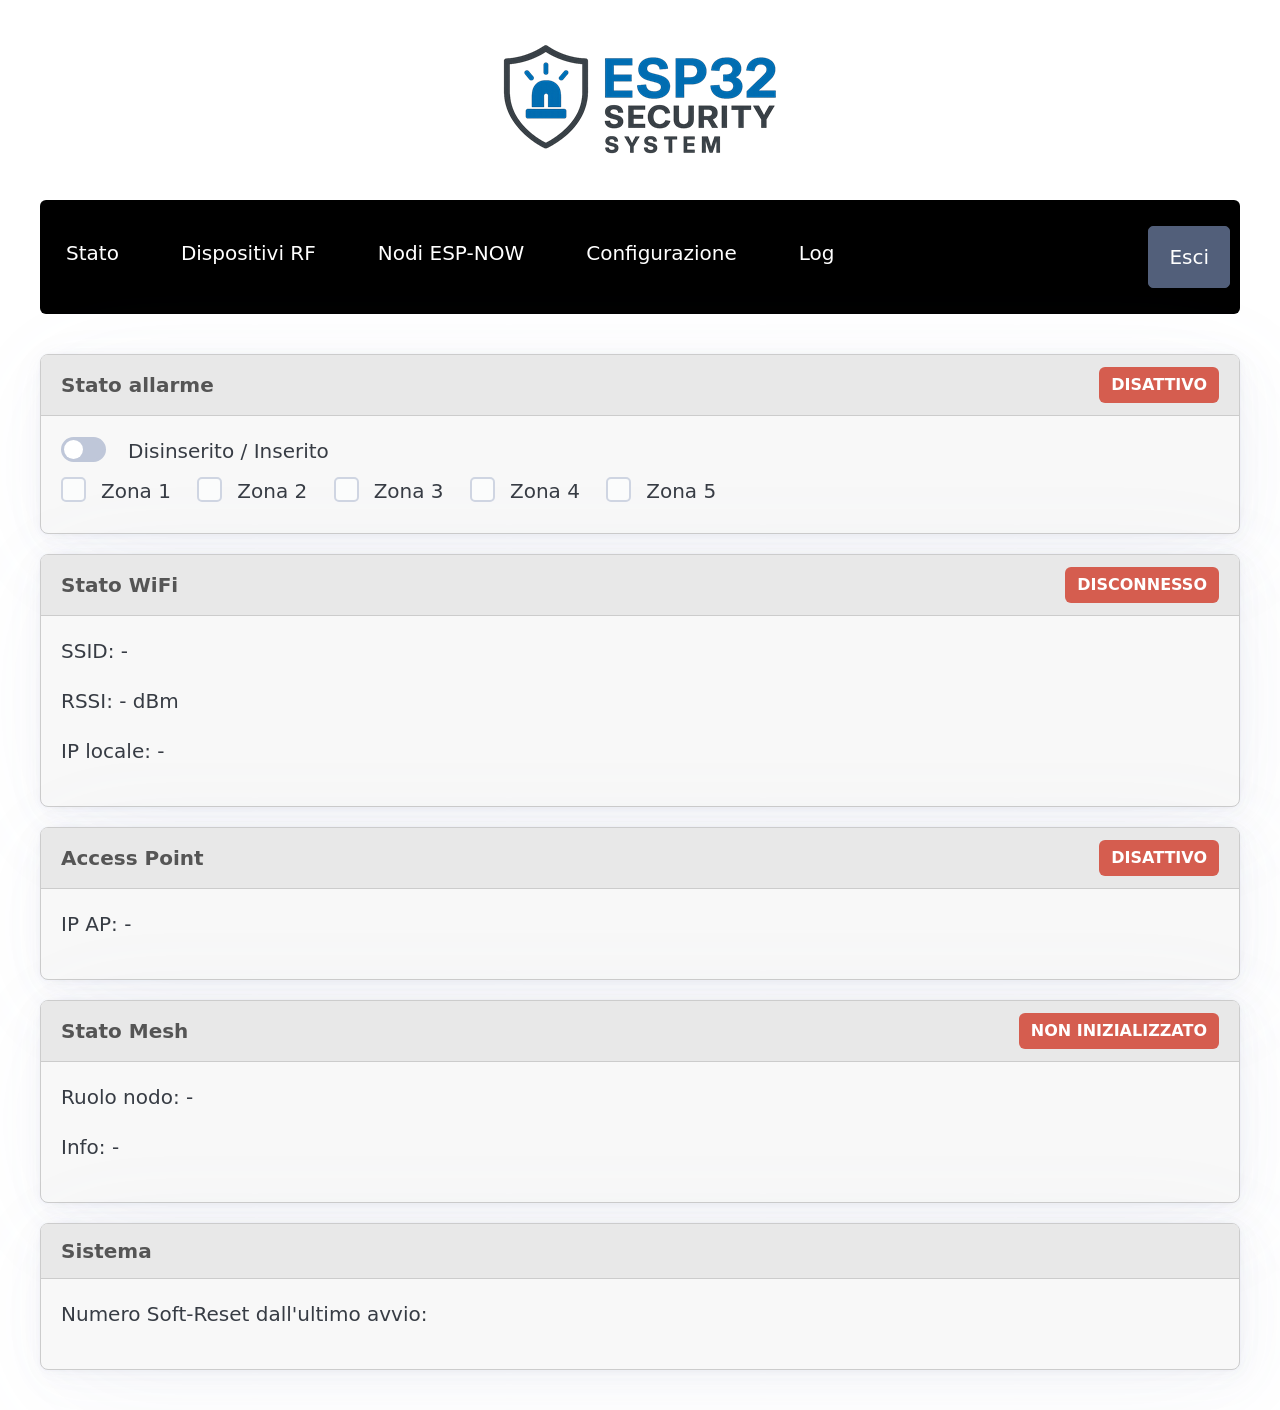
==== commit a2071692: "Update from https://github.com/gilbertocarcano/esp32-security-system/commit/c40d82577d98edbccd76796a" ====
--- a/index.html
+++ b/index.html
@@ -61,8 +61,7 @@
                         <input type="checkbox" id="switch-1" role="switch">
                         Disinserito / Inserito
                     </label>                    
-                    <div id="zoneCheckboxes" style="margin-top: 0.5rem;">
-                        <label><input type="checkbox" id="zAll"> Tutte le zone</label>
+                    <div id="zoneCheckboxes" style="margin-top: 0.5rem;">                        
                         <label><input type="checkbox" id="z1"> Zona 1</label>
                         <label><input type="checkbox" id="z2"> Zona 2</label>
                         <label><input type="checkbox" id="z3"> Zona 3</label>
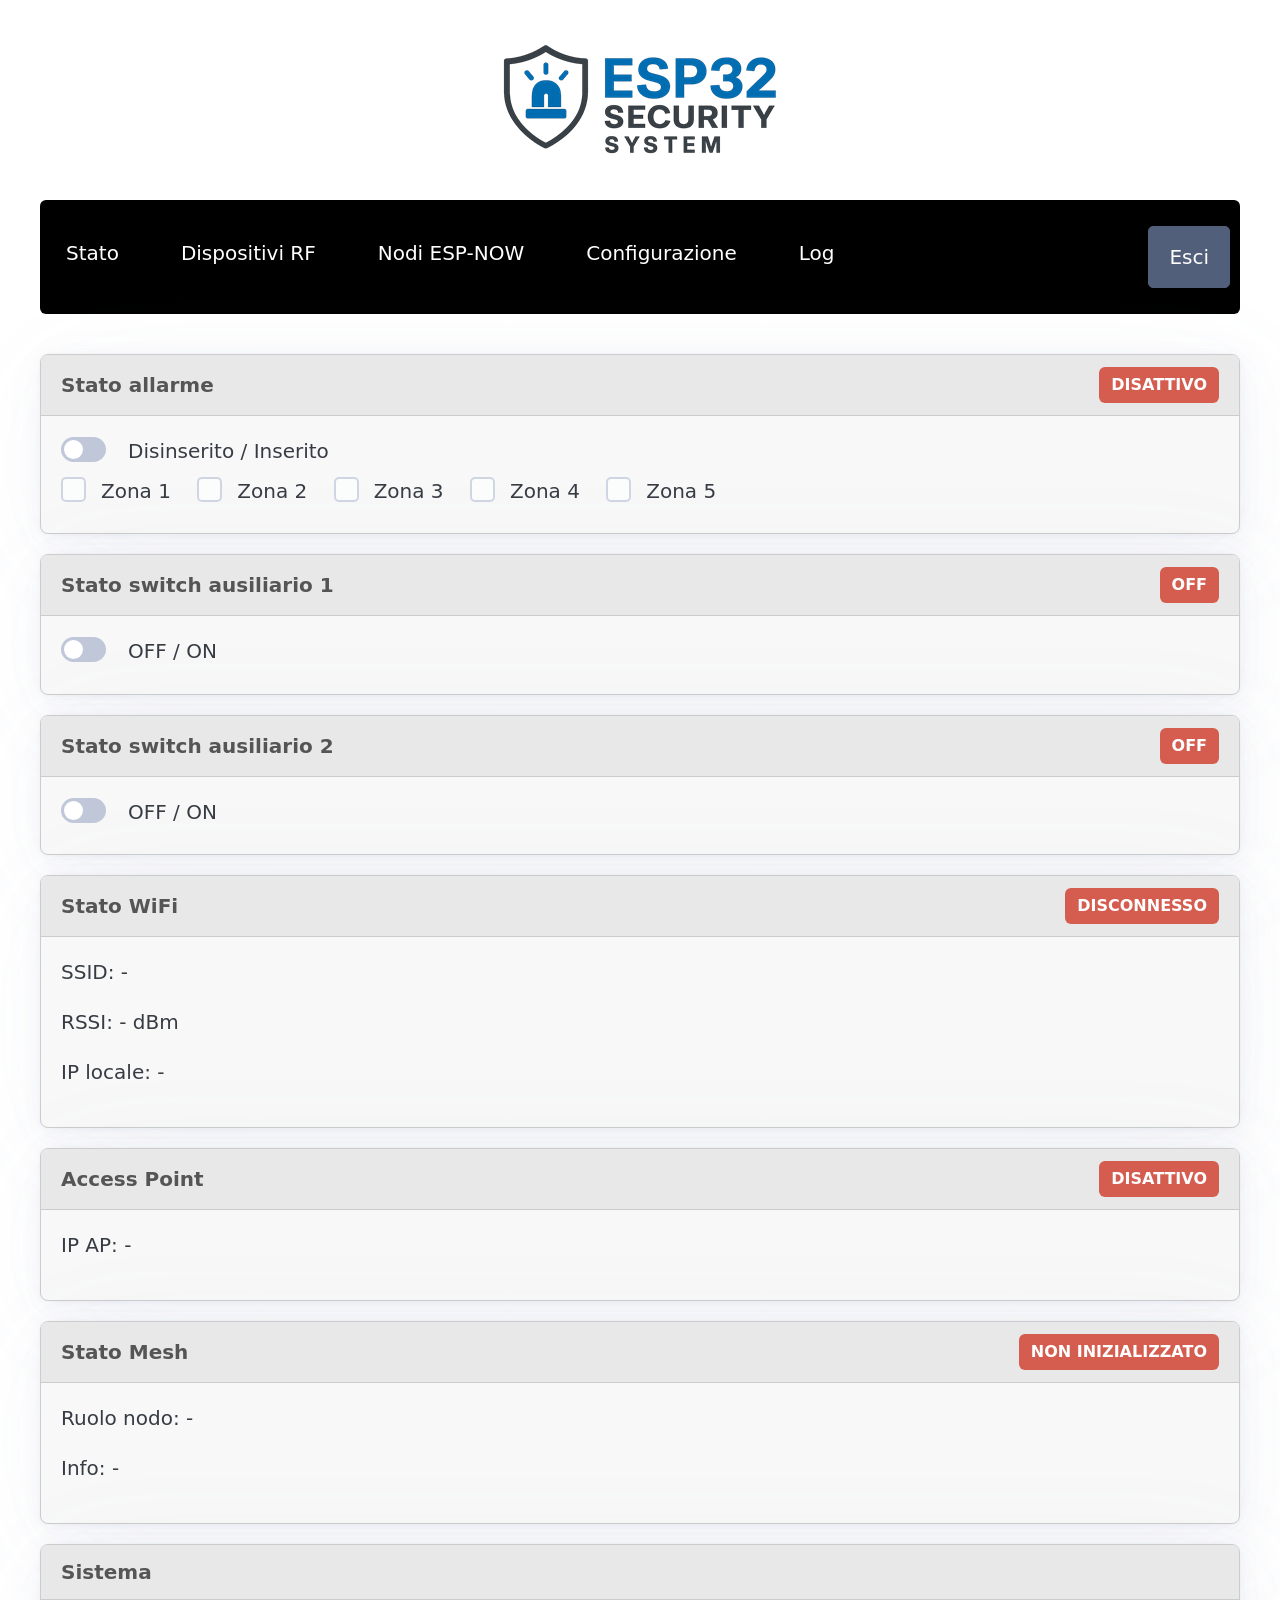
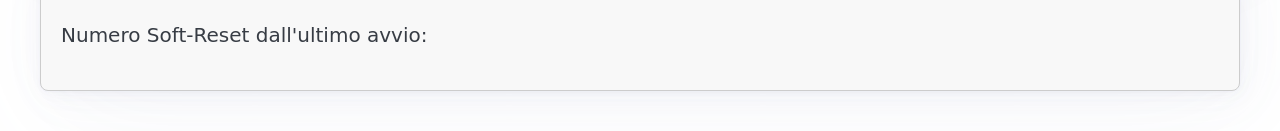
==== commit c2b4fa20: "Update from https://github.com/gilbertocarcano/esp32-security-system/commit/c3c0f360610c440f6536e45b" ====
--- a/index.html
+++ b/index.html
@@ -4,12 +4,22 @@
 <head>
     <meta charset="UTF-8">
     <meta name="viewport" content="width=device-width, initial-scale=1">
-
+    
     <title>ESP32 Security System</title>
     
+    
+    <link rel="manifest" href="manifest.json">
+
     <link rel="icon" type="image/png" href="img/favicon.png">
     <link rel="stylesheet" href="css/pico.min.css">
     <link rel="stylesheet" href="css/style.css">
+
+    <!-- Registrazione del Service Worker -->
+    <script>
+        if ('serviceWorker' in navigator) {
+            navigator.serviceWorker.register('sw.js');
+        }
+    </script>
 </head>
 
 <body>
@@ -68,6 +78,39 @@
                         <label><input type="checkbox" id="z4"> Zona 4</label>
                         <label><input type="checkbox" id="z5"> Zona 5</label>
                     </div>
+                    <div id="siren" style="margin-top: 0.5rem; display:none;">
+                        <img src="img/siren.gif" style="height:48px; width:48px;" />
+                    </div>
+                </div>
+            </article>
+
+            <!-- AUSILIARIO 1 -->
+            <article class="card">
+                <header class="card-header">
+                    <strong>Stato switch ausiliario 1</strong>
+                    <span id="aux1Badge" class="badge off">OFF</span>
+                </header>
+
+                <div class="card-body">
+                    <label for="switch-2" class="inline-switch">
+                        <input type="checkbox" id="switch-2" role="switch">
+                        OFF / ON
+                    </label>                                        
+                </div>
+            </article>
+
+            <!-- AUSILIARIO 2 -->
+            <article class="card">
+                <header class="card-header">
+                    <strong>Stato switch ausiliario 2</strong>
+                    <span id="aux2Badge" class="badge off">OFF</span>
+                </header>
+
+                <div class="card-body">
+                    <label for="switch-3" class="inline-switch">
+                        <input type="checkbox" id="switch-3" role="switch">
+                        OFF / ON
+                    </label>                                        
                 </div>
             </article>
 
@@ -244,7 +287,6 @@
                 <div class="card-body">
                     <pre id="logContainer"
                         style="max-height: 400px; overflow-y: auto; background: #222; color: #eee; padding: 1rem; border-radius: 6px; white-space: pre-wrap;">
-Caricamento log...
                     </pre>
                 </div>
             </article>
--- a/css/style.css
+++ b/css/style.css
@@ -345,8 +345,18 @@
 .rf-delay-on { background: #d55d4f; }   /* rosso, come badge OFF */
 .rf-delay-off { background: #0eaaaa; }  /* verde, come badge ON */
 
-
-
-
-
-
+.blink {
+  animation: blink 1s infinite;
+}
+
+@keyframes blink {
+  0%   { opacity: 1; }
+  50%  { opacity: 0; }
+  100% { opacity: 1; }
+}
+
+
+
+
+
+
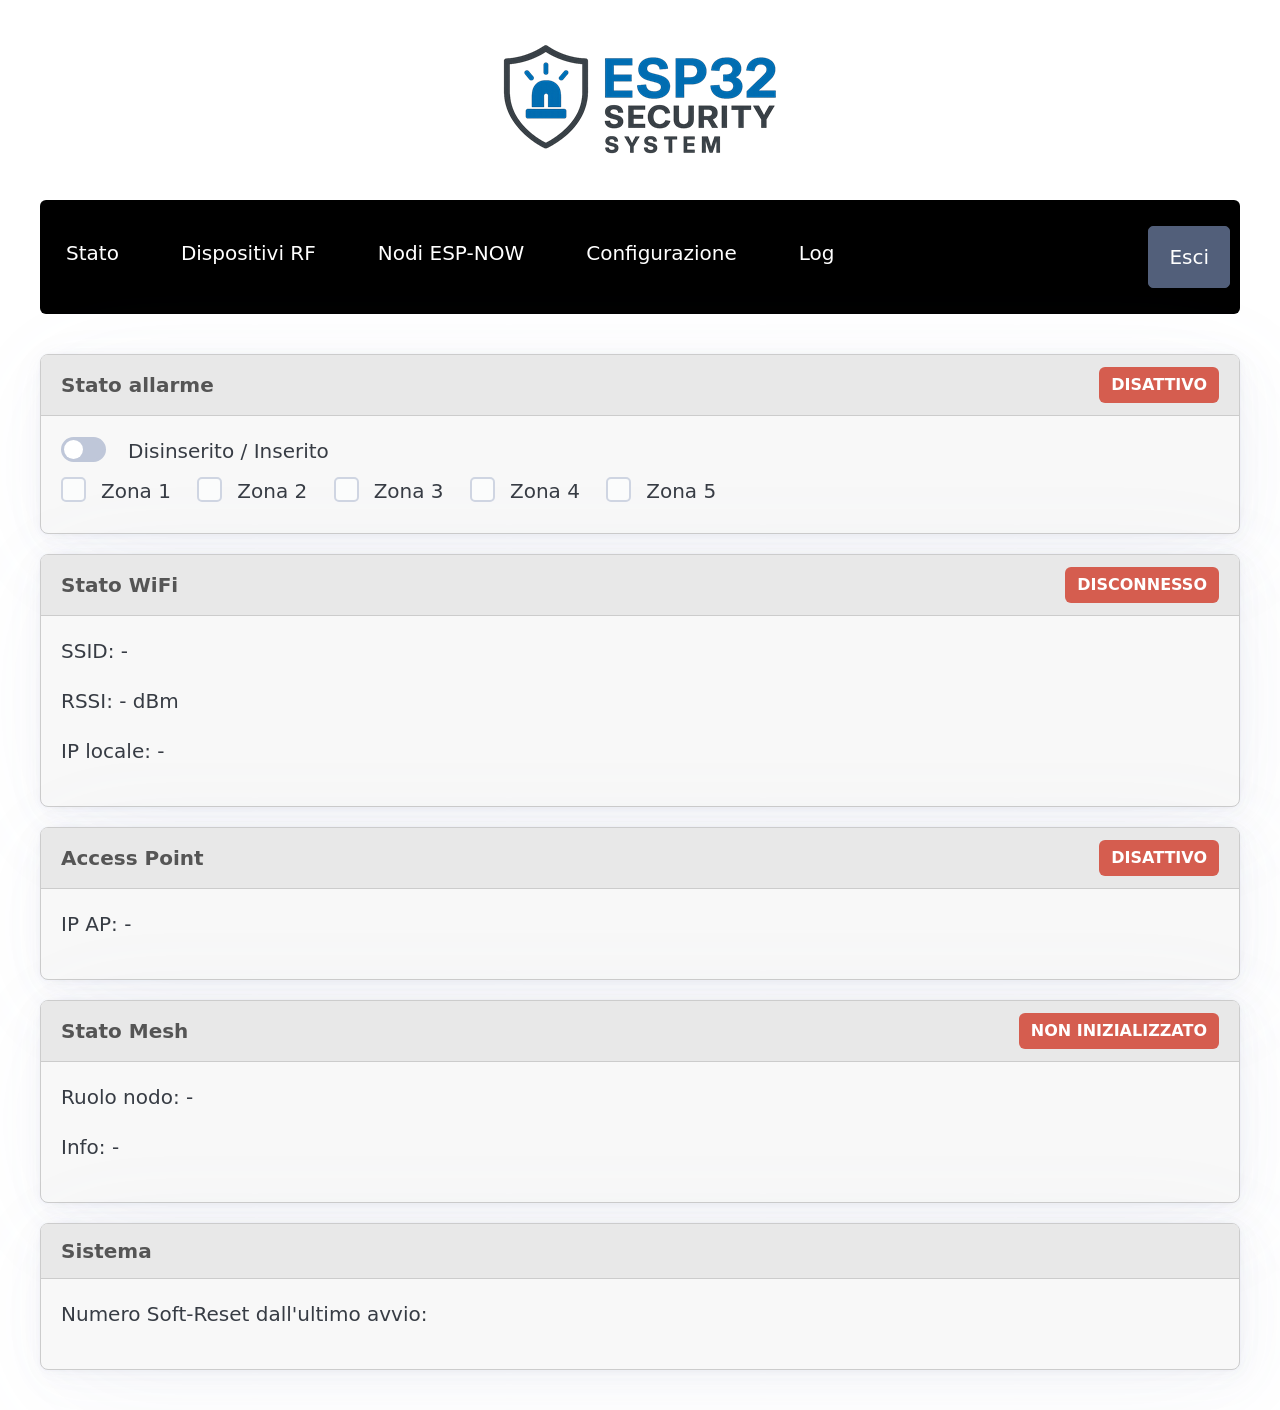
==== commit 0fc01ddd: "Update from https://github.com/gilbertocarcano/esp32-security-system/commit/59a07c1ace1a7426ed8502b6" ====
--- a/index.html
+++ b/index.html
@@ -78,39 +78,6 @@
                         <label><input type="checkbox" id="z4"> Zona 4</label>
                         <label><input type="checkbox" id="z5"> Zona 5</label>
                     </div>
-                    <div id="siren" style="margin-top: 0.5rem; display:none;">
-                        <img src="img/siren.gif" style="height:48px; width:48px;" />
-                    </div>
-                </div>
-            </article>
-
-            <!-- AUSILIARIO 1 -->
-            <article class="card">
-                <header class="card-header">
-                    <strong>Stato switch ausiliario 1</strong>
-                    <span id="aux1Badge" class="badge off">OFF</span>
-                </header>
-
-                <div class="card-body">
-                    <label for="switch-2" class="inline-switch">
-                        <input type="checkbox" id="switch-2" role="switch">
-                        OFF / ON
-                    </label>                                        
-                </div>
-            </article>
-
-            <!-- AUSILIARIO 2 -->
-            <article class="card">
-                <header class="card-header">
-                    <strong>Stato switch ausiliario 2</strong>
-                    <span id="aux2Badge" class="badge off">OFF</span>
-                </header>
-
-                <div class="card-body">
-                    <label for="switch-3" class="inline-switch">
-                        <input type="checkbox" id="switch-3" role="switch">
-                        OFF / ON
-                    </label>                                        
                 </div>
             </article>
 
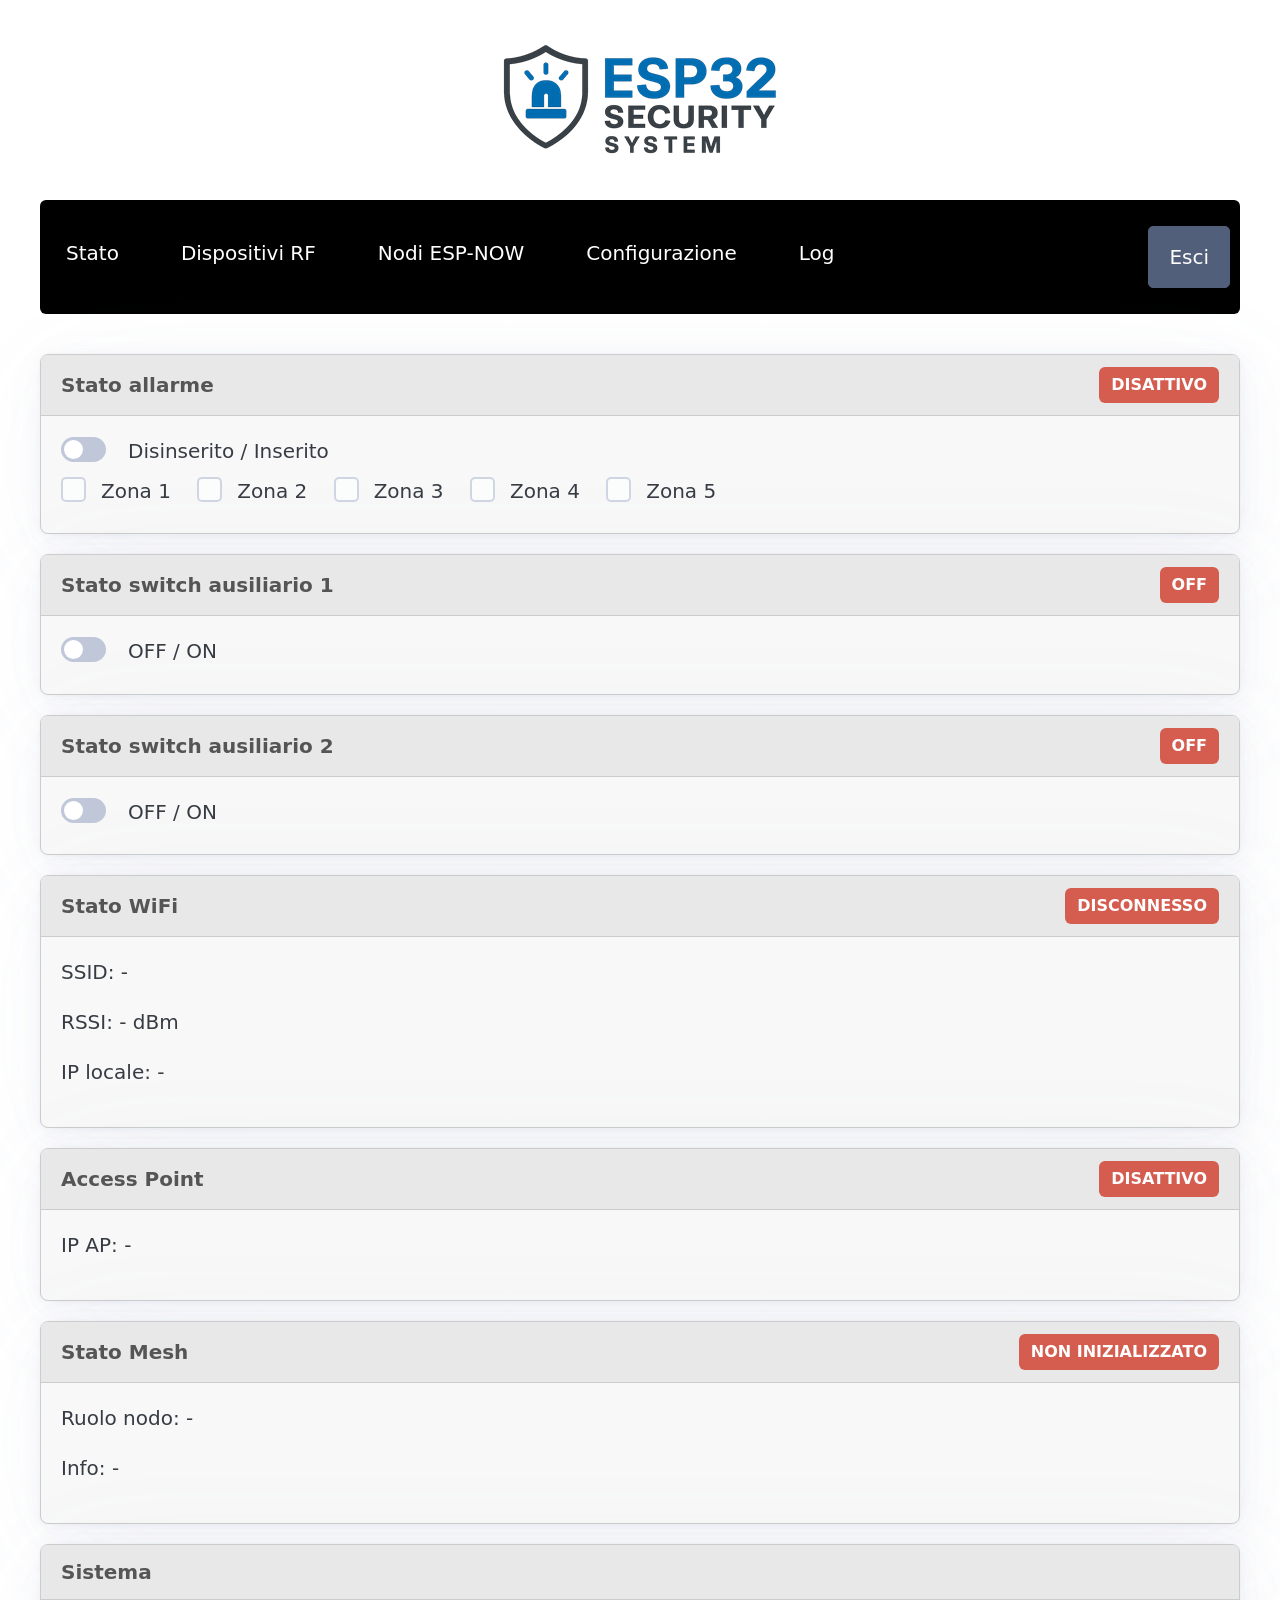
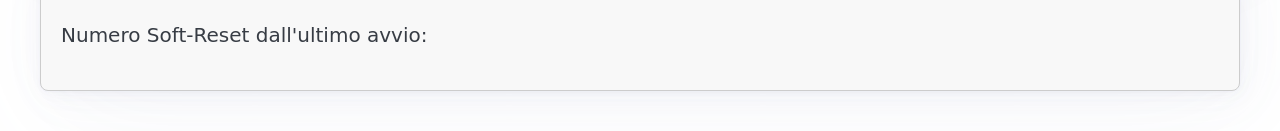
==== commit f2212ed9: "Update from https://github.com/gilbertocarcano/esp32-security-system/commit/ecaf67f923bed8dd606f7024" ====
--- a/index.html
+++ b/index.html
@@ -78,6 +78,39 @@
                         <label><input type="checkbox" id="z4"> Zona 4</label>
                         <label><input type="checkbox" id="z5"> Zona 5</label>
                     </div>
+                    <div id="siren" style="margin-top: 0.5rem; display:none;">
+                        <img src="img/siren.gif" style="height:48px; width:48px;" />
+                    </div>
+                </div>
+            </article>
+
+            <!-- AUSILIARIO 1 -->
+            <article class="card">
+                <header class="card-header">
+                    <strong>Stato switch ausiliario 1</strong>
+                    <span id="aux1Badge" class="badge off">OFF</span>
+                </header>
+
+                <div class="card-body">
+                    <label for="switch-2" class="inline-switch">
+                        <input type="checkbox" id="switch-2" role="switch">
+                        OFF / ON
+                    </label>                                        
+                </div>
+            </article>
+
+            <!-- AUSILIARIO 2 -->
+            <article class="card">
+                <header class="card-header">
+                    <strong>Stato switch ausiliario 2</strong>
+                    <span id="aux2Badge" class="badge off">OFF</span>
+                </header>
+
+                <div class="card-body">
+                    <label for="switch-3" class="inline-switch">
+                        <input type="checkbox" id="switch-3" role="switch">
+                        OFF / ON
+                    </label>                                        
                 </div>
             </article>
 
